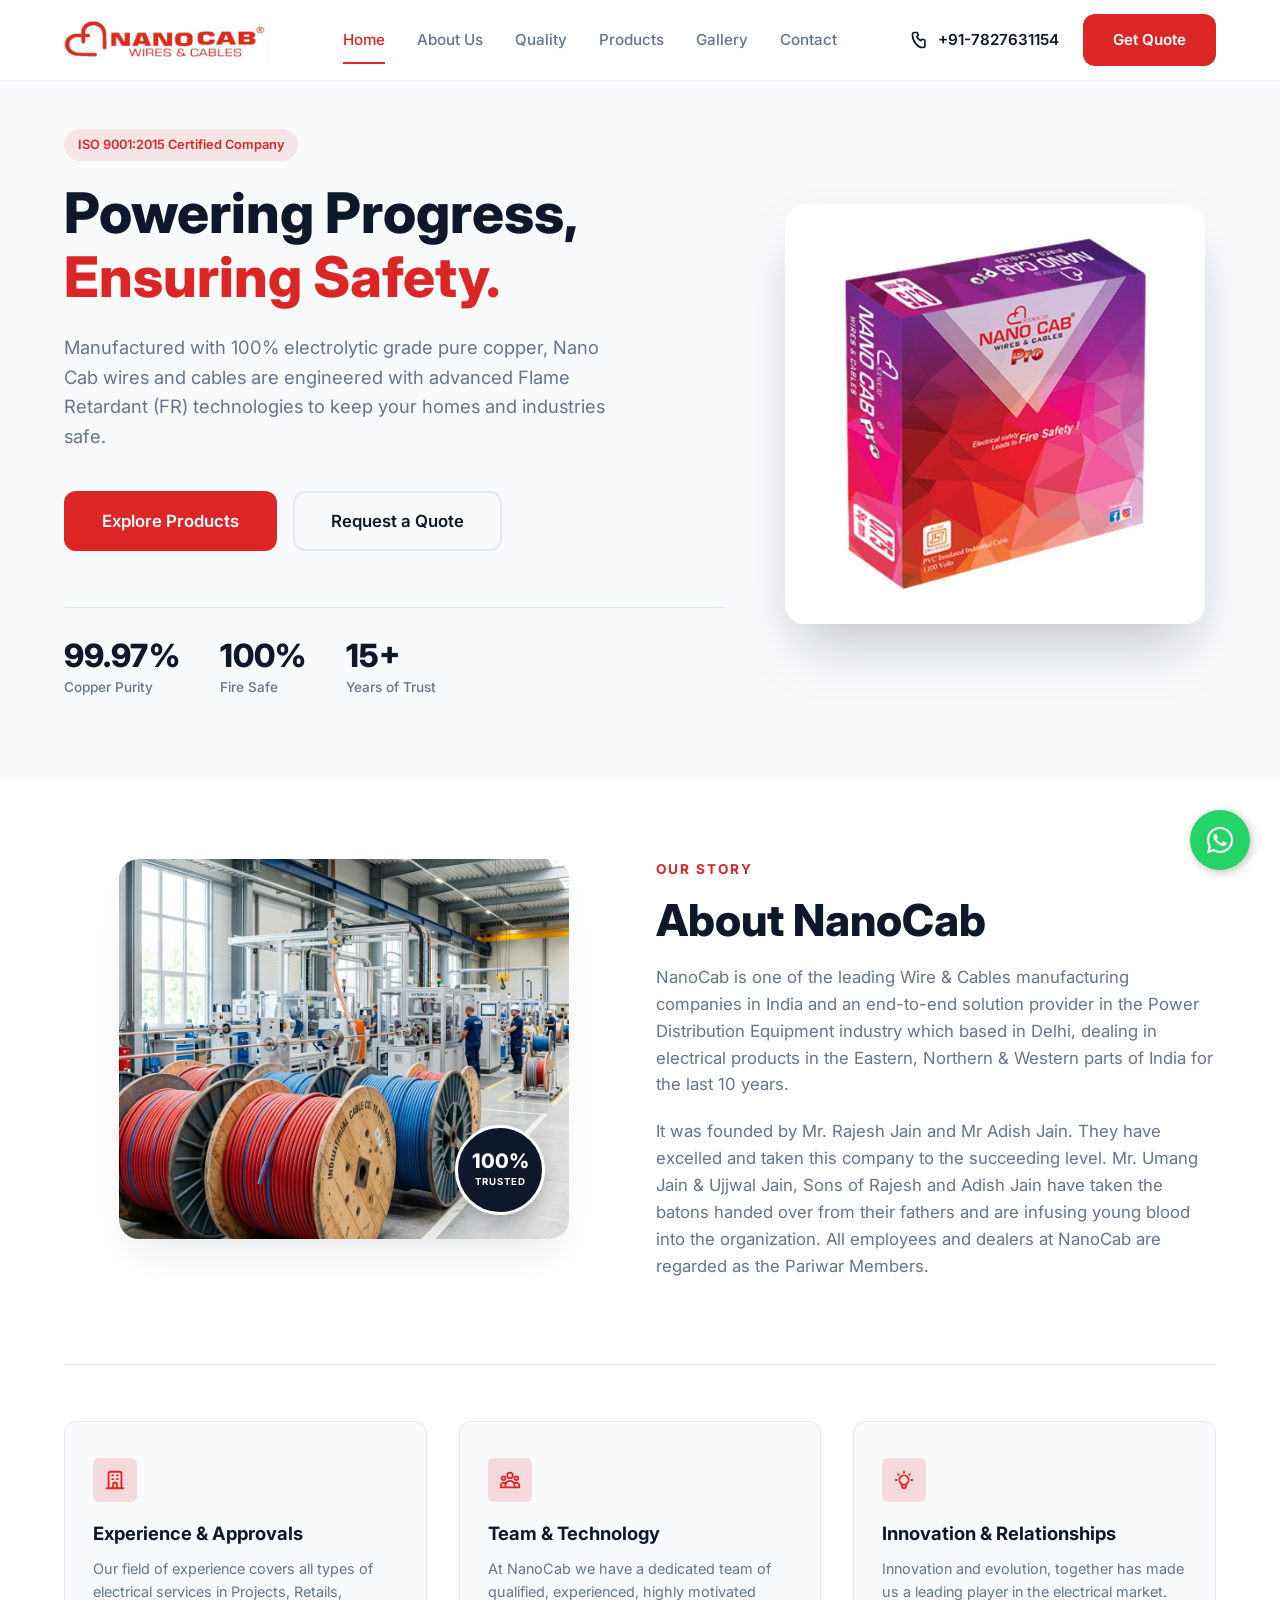
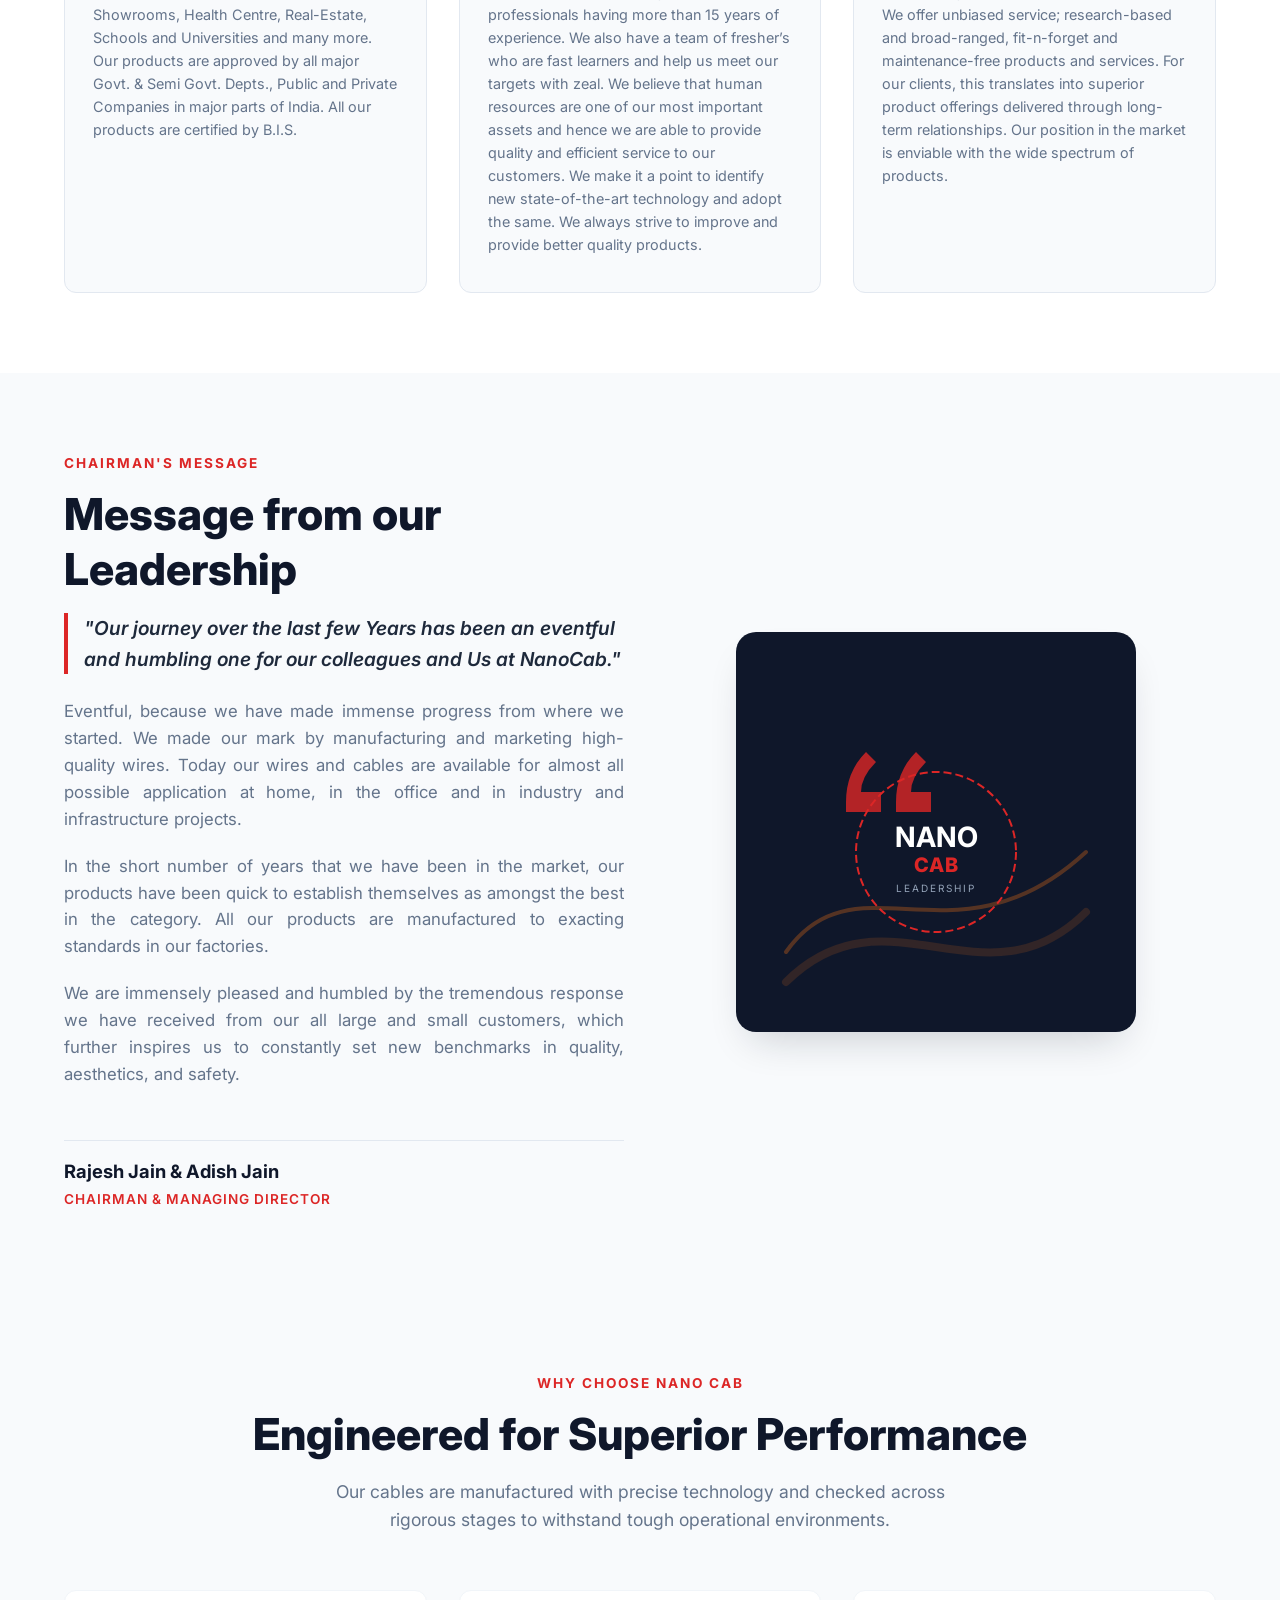
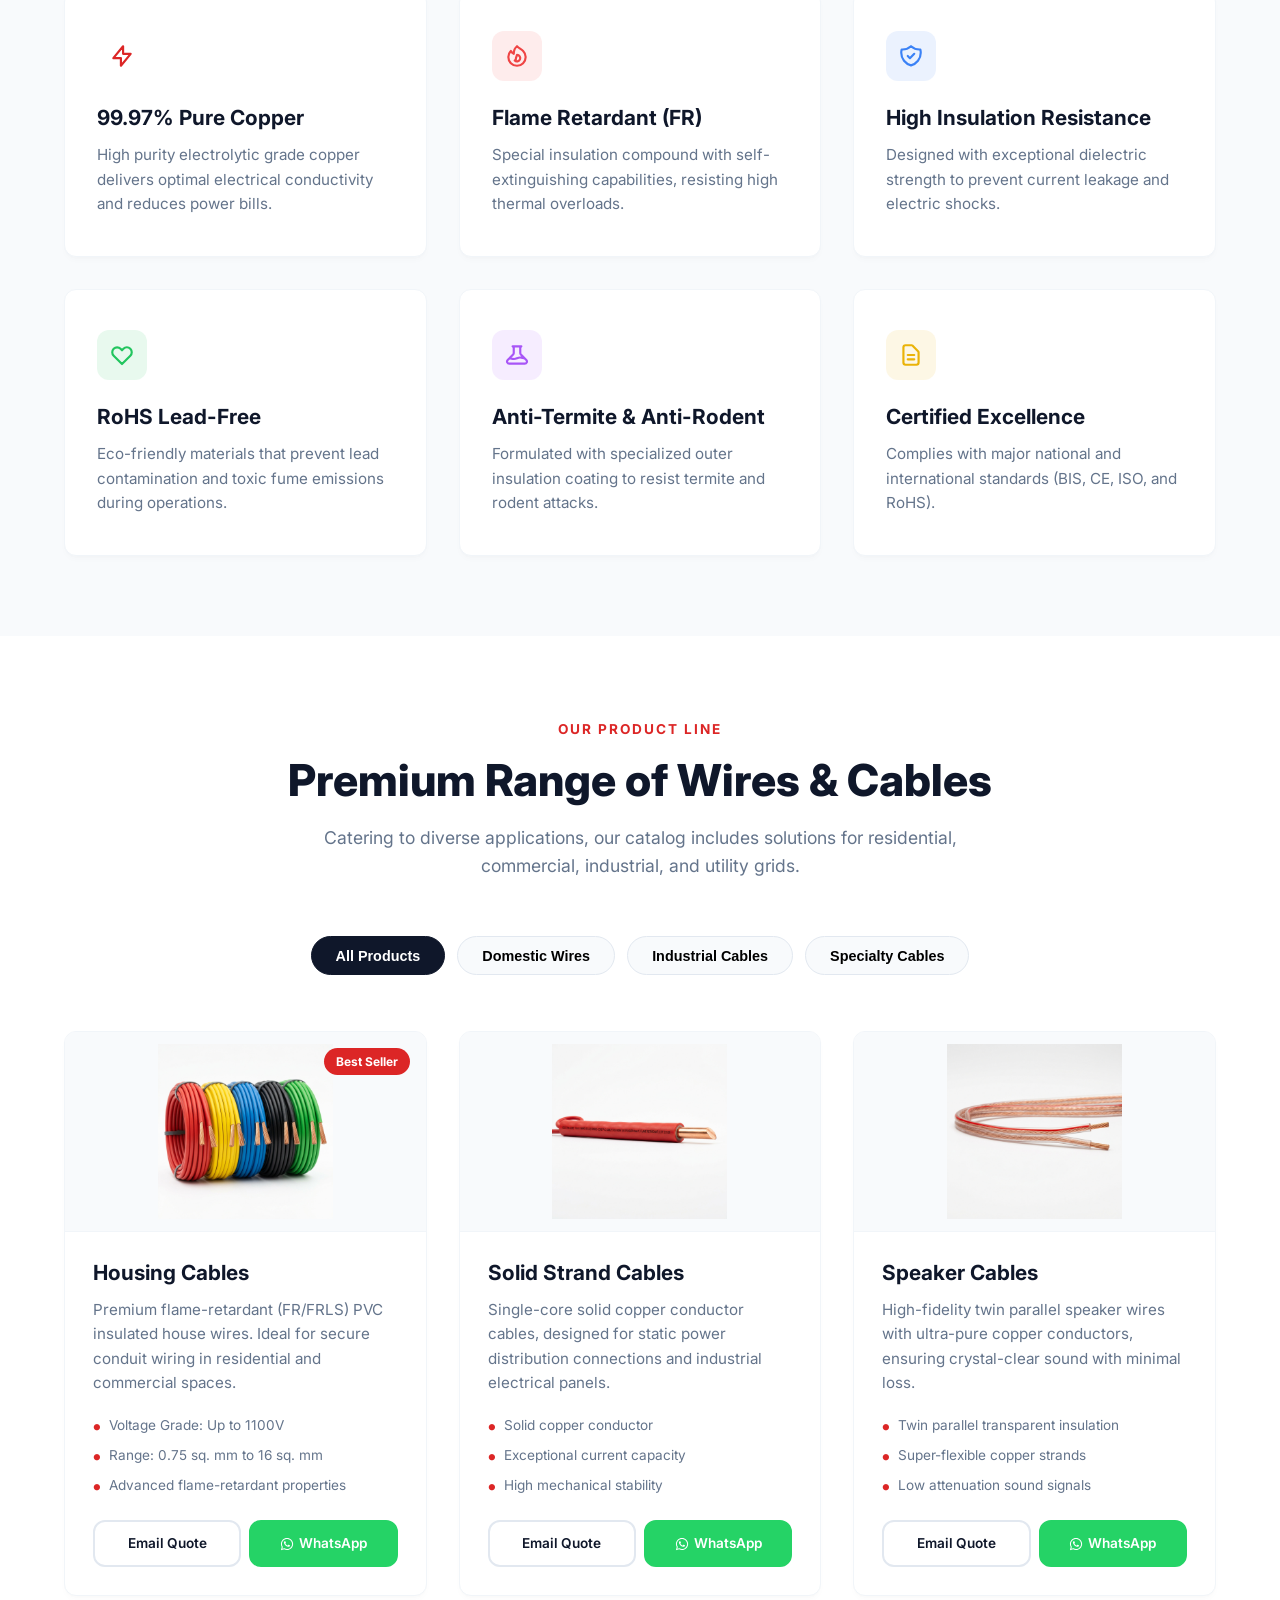
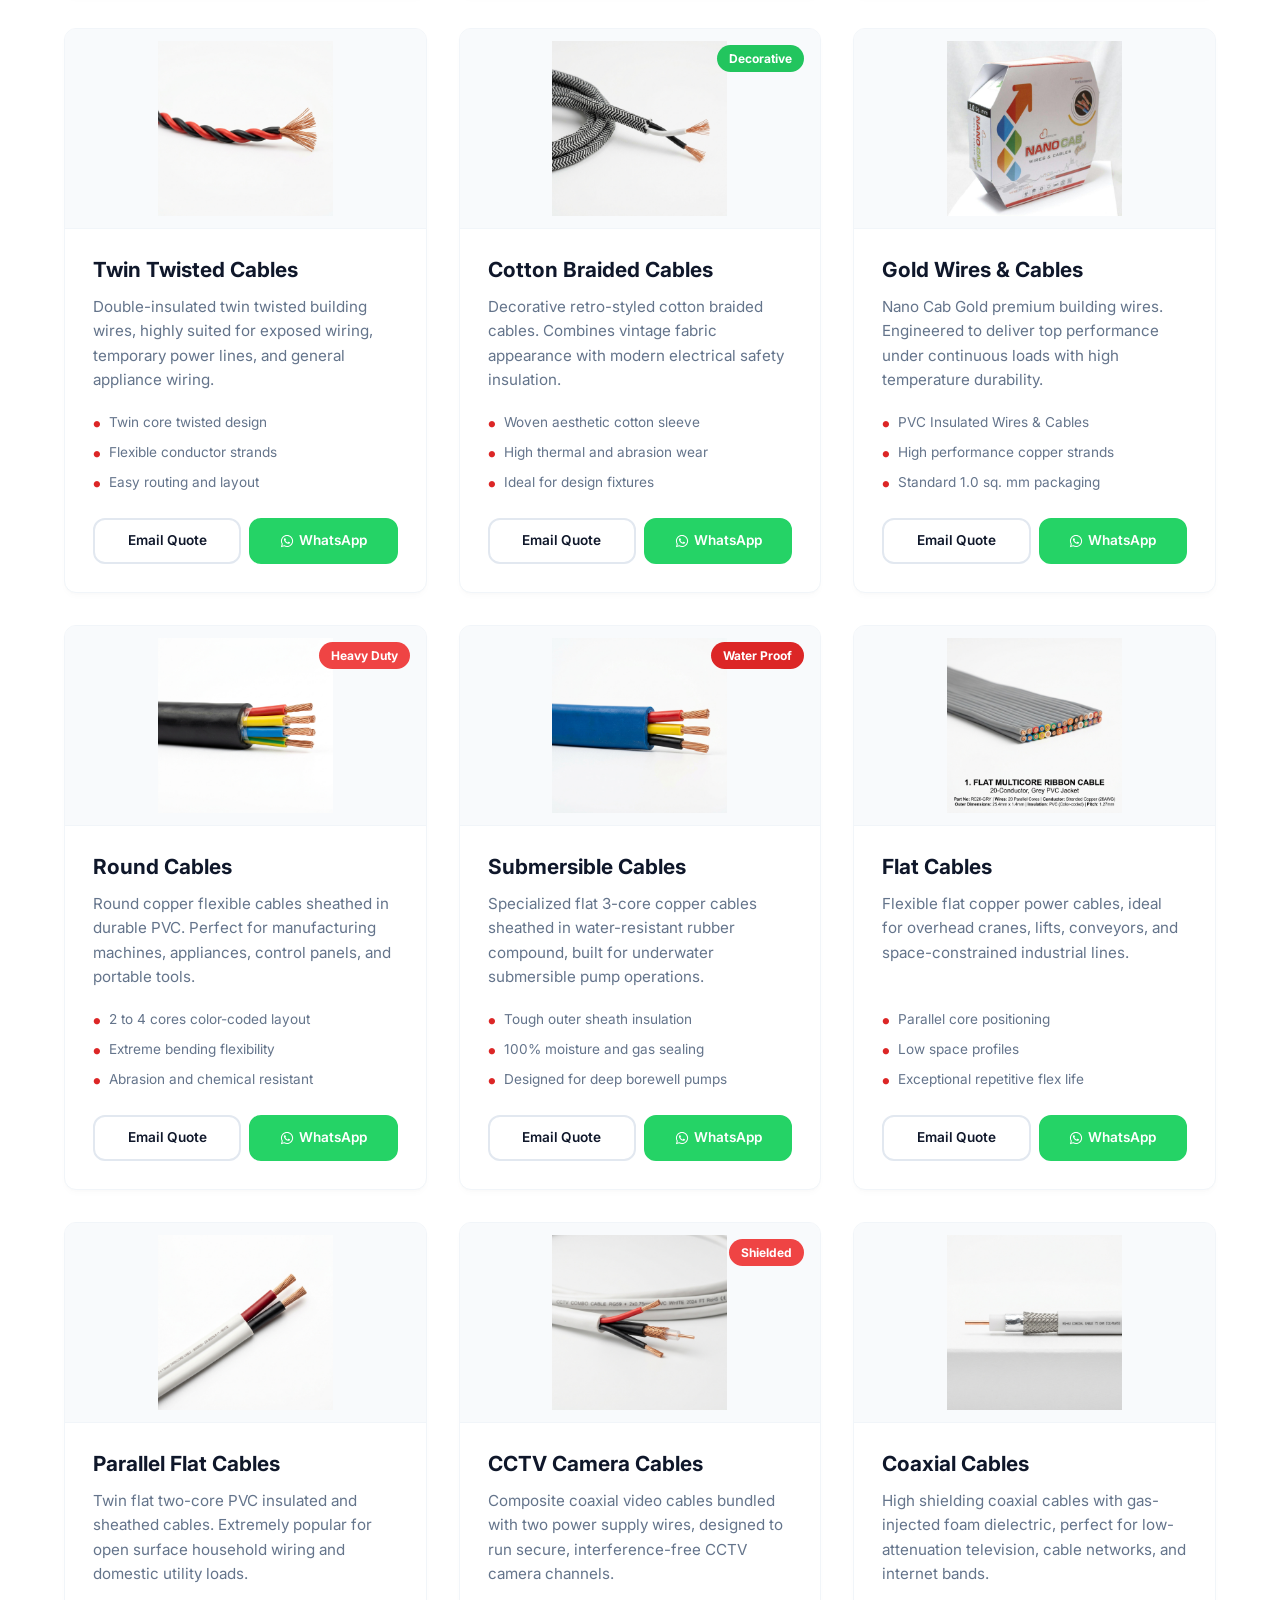
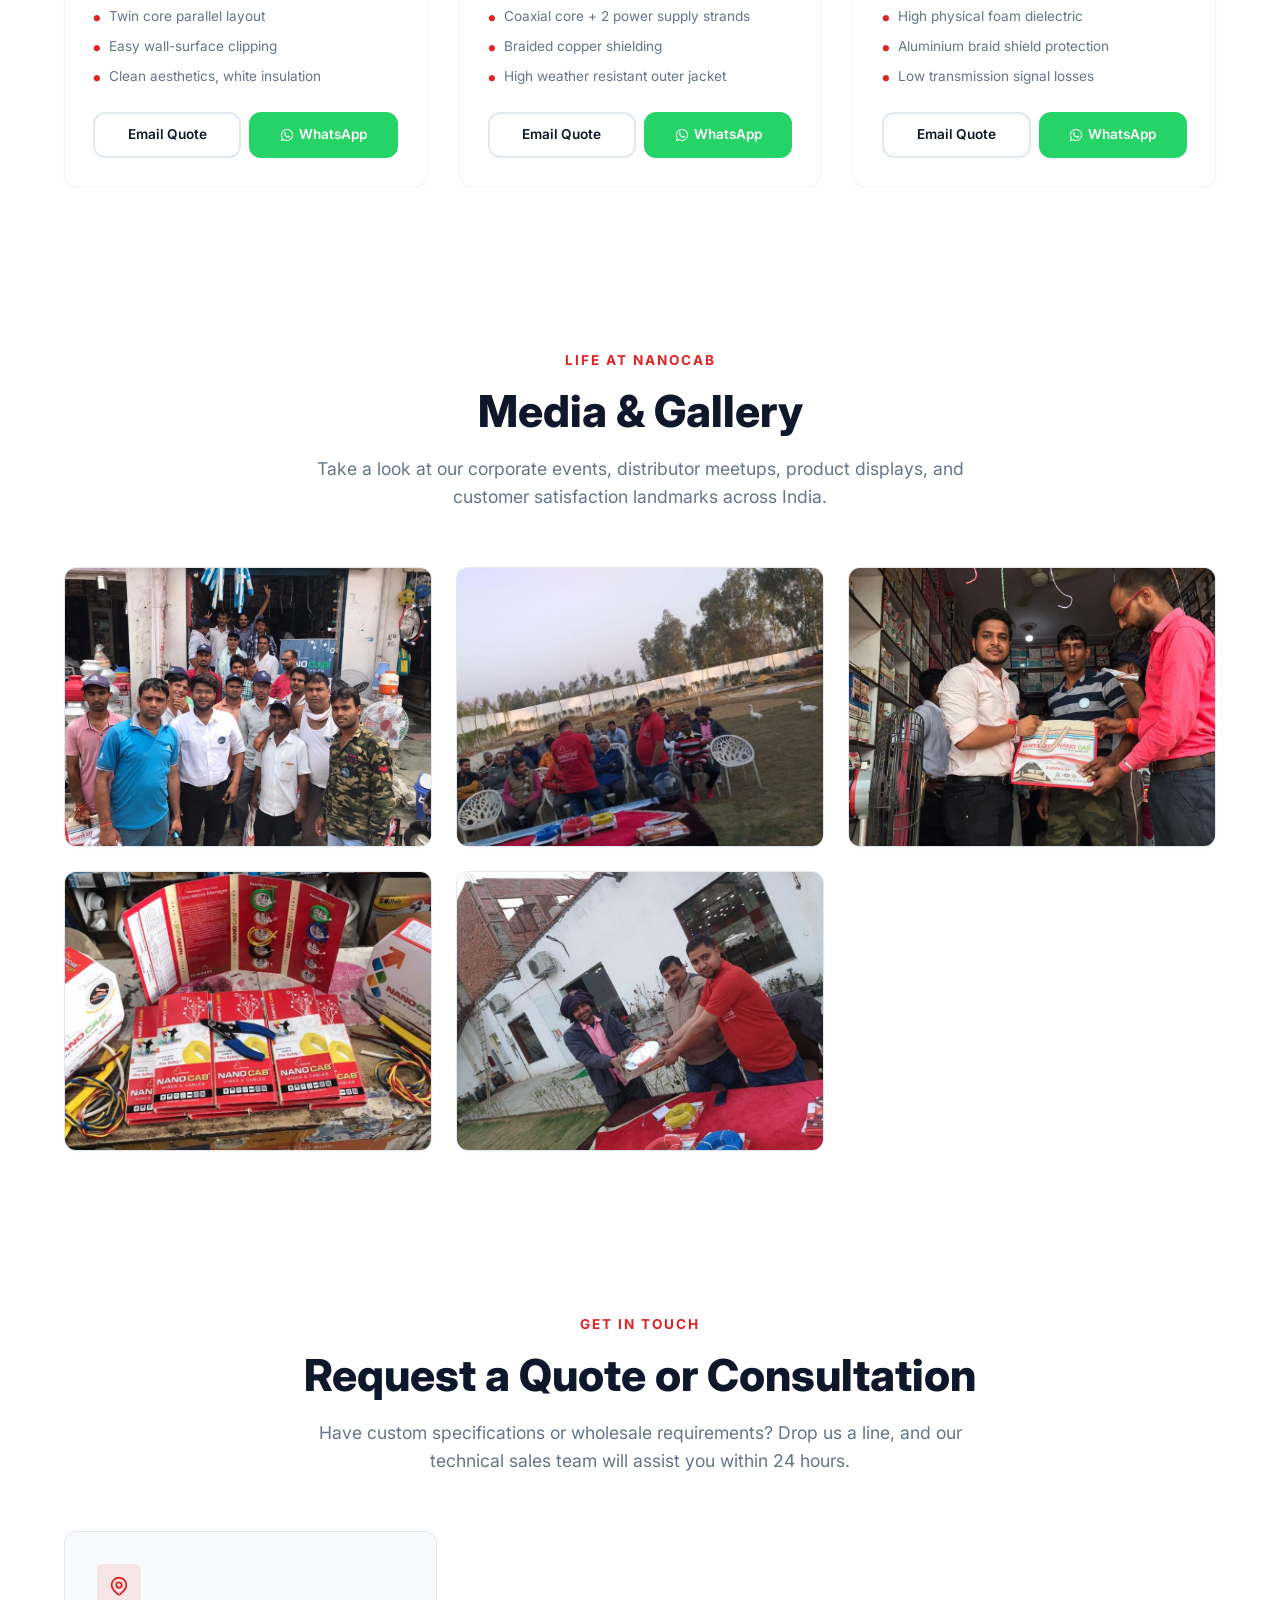
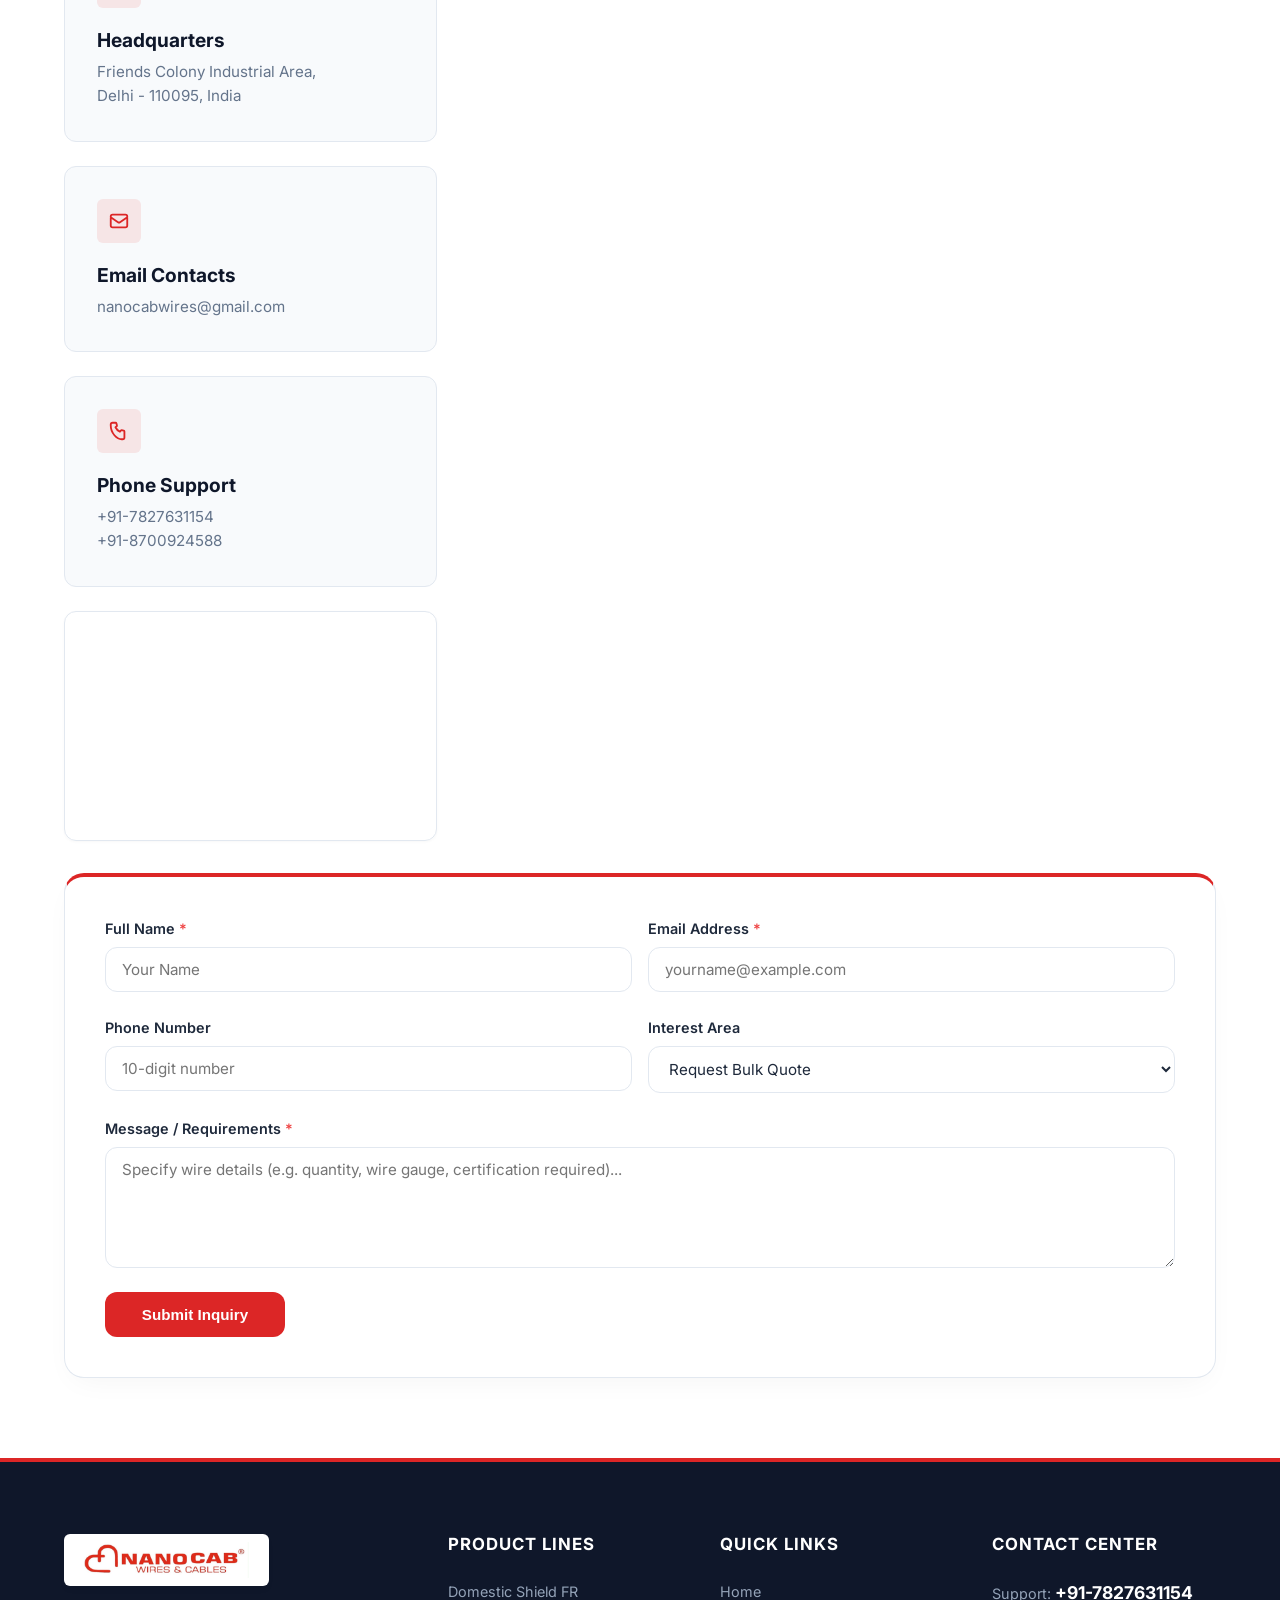
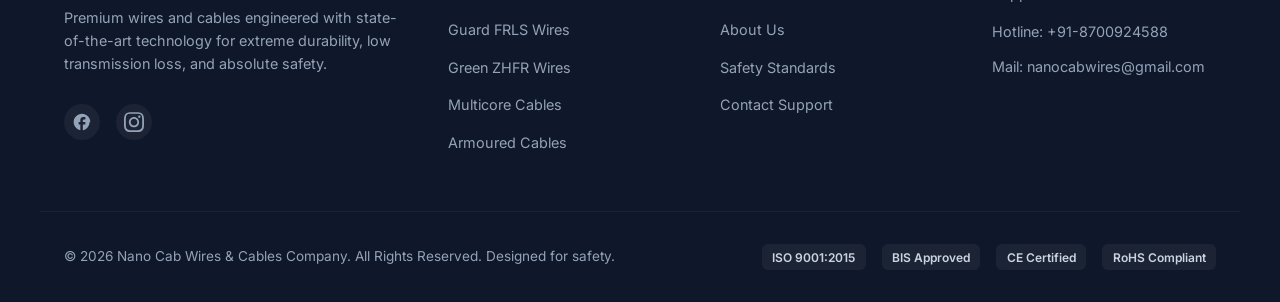
==== index.html @ 82183981 "first commit" ====
<!DOCTYPE html>
<html lang="en">
<head>
    <meta charset="UTF-8">
    <meta name="viewport" content="width=device-width, initial-scale=1.0">
    <title>Nano Cab | Premium Wires & Cables - Safety & Reliability</title>
    <!-- Google Fonts -->
    <link rel="preconnect" href="https://fonts.googleapis.com">
    <link rel="preconnect" href="https://fonts.gstatic.com" crossorigin>
    <link href="https://fonts.googleapis.com/css2?family=Inter:wght@300;400;500;600;700;800&display=swap" rel="stylesheet">
    <!-- Custom CSS -->
    <link rel="stylesheet" href="style.css">
</head>
<body>

    <!-- Header / Navbar -->
    <header class="site-header">
        <div class="container header-container">
            <a href="#" class="logo">
                <img src="assets/logo.jpg" alt="Nano Cab Wires & Cables Logo" class="logo-img">
            </a>
            
            <nav class="nav-menu" id="navMenu">
                <a href="#hero" class="nav-link active">Home</a>
                <a href="#about" class="nav-link">About Us</a>
                <a href="#features" class="nav-link">Quality</a>
                <a href="#products" class="nav-link">Products</a>
                <a href="#gallery" class="nav-link">Gallery</a>
                <a href="#contact" class="nav-link">Contact</a>
                <a href="#contact" class="btn btn-secondary mobile-only-btn">Get Quote</a>
            </nav>

            <div class="header-actions">
                <a href="tel:+917827631154" class="phone-link">
                    <svg xmlns="http://www.w3.org/2000/svg" viewBox="0 0 24 24" fill="none" stroke="currentColor" class="icon-phone"><path stroke-linecap="round" stroke-linejoin="round" stroke-width="2" d="M3 5a2 2 0 012-2h3.28a1 1 0 01.94.725l.548 2.2a1 1 0 01-.321.988l-1.305.98a10.582 10.582 0 004.872 4.872l.98-1.305a1 1 0 01.988-.321l2.2.548a1 1 0 01.725.94V19a2 2 0 01-2 2h-1C9.716 21 3 14.284 3 6V5z"/></svg>
                    <span>+91-7827631154</span>
                </a>
                <a href="#contact" class="btn btn-primary hide-mobile">Get Quote</a>
                <button class="menu-toggle" id="menuToggle" aria-label="Toggle menu">
                    <span class="bar"></span>
                    <span class="bar"></span>
                    <span class="bar"></span>
                </button>
            </div>
        </div>
    </header>

    <!-- Hero Section -->
    <section id="hero" class="hero-section">
        <div class="container hero-container">
            <div class="hero-content">
                <span class="badge">ISO 9001:2015 Certified Company</span>
                <h1>Powering Progress, <br><span class="highlight">Ensuring Safety.</span></h1>
                <p class="hero-description">Manufactured with 100% electrolytic grade pure copper, Nano Cab wires and cables are engineered with advanced Flame Retardant (FR) technologies to keep your homes and industries safe.</p>
                <div class="hero-buttons">
                    <a href="#products" class="btn btn-primary btn-large">Explore Products</a>
                    <a href="#contact" class="btn btn-outline btn-large">Request a Quote</a>
                </div>
                <div class="hero-stats">
                    <div class="stat-item">
                        <span class="stat-number">99.97%</span>
                        <span class="stat-label">Copper Purity</span>
                    </div>
                    <div class="stat-item">
                        <span class="stat-number">100%</span>
                        <span class="stat-label">Fire Safe</span>
                    </div>
                    <div class="stat-item">
                        <span class="stat-number">15+</span>
                        <span class="stat-label">Years of Trust</span>
                    </div>
                </div>
            </div>
            <div class="hero-visual">
                <img src="assets/hero_box.jpg" alt="Nano Cab Wires & Cables Pro Box" class="hero-img-box">
            </div>
        </div>
    </section>

    <!-- About Section -->
    <section id="about" class="about-section">
        <div class="container">
            <div class="grid grid-2">
                <div class="about-image-wrapper">
                    <img src="assets/about_factory.jpg" alt="Nano Cab Wires Manufacturing Factory" class="about-img-factory">
                    <div class="trust-seal">
                        <div class="seal-inner">
                            <span class="seal-pct">100%</span>
                            <span class="seal-lbl">TRUSTED</span>
                        </div>
                    </div>
                </div>
                <div class="about-text">
                    <span class="section-subtitle">Our Story</span>
                    <h2 class="section-title">About NanoCab</h2>
                    <p class="paragraph">NanoCab is one of the leading Wire & Cables manufacturing companies in India and an end-to-end solution provider in the Power Distribution Equipment industry which based in Delhi, dealing in electrical products in the Eastern, Northern & Western parts of India for the last 10 years.</p>
                    <p class="paragraph">It was founded by Mr. Rajesh Jain and Mr Adish Jain. They have excelled and taken this company to the succeeding level. Mr. Umang Jain & Ujjwal Jain, Sons of Rajesh and Adish Jain have taken the batons handed over from their fathers and are infusing young blood into the organization. All employees and dealers at NanoCab are regarded as the Pariwar Members.</p>
                </div>
            </div>

            <!-- About Extended Details -->
            <div class="about-extended-grid grid grid-3">
                <div class="extended-card">
                    <div class="extended-icon">
                        <svg xmlns="http://www.w3.org/2000/svg" fill="none" viewBox="0 0 24 24" stroke="currentColor"><path stroke-linecap="round" stroke-linejoin="round" stroke-width="2" d="M19 21V5a2 2 0 00-2-2H7a2 2 0 00-2 2v16m14 0h2m-2 0h-5m-9 0H3m2 0h5M9 7h1m-1 4h1m4-4h1m-1 4h1m-5 10v-5a1 1 0 011-1h2a1 1 0 011 1v5m-4 0h4"/></svg>
                    </div>
                    <h3>Experience & Approvals</h3>
                    <p>Our field of experience covers all types of electrical services in Projects, Retails, Showrooms, Health Centre, Real-Estate, Schools and Universities and many more. Our products are approved by all major Govt. & Semi Govt. Depts., Public and Private Companies in major parts of India. All our products are certified by B.I.S.</p>
                </div>
                <div class="extended-card">
                    <div class="extended-icon">
                        <svg xmlns="http://www.w3.org/2000/svg" fill="none" viewBox="0 0 24 24" stroke="currentColor"><path stroke-linecap="round" stroke-linejoin="round" stroke-width="2" d="M17 20h5v-2a3 3 0 00-5.356-1.857M17 20H7m10 0v-2c0-.656-.126-1.283-.356-1.857M7 20H2v-2a3 3 0 015.356-1.857M7 20v-2c0-.656.126-1.283.356-1.857m0 0a5.002 5.002 0 019.288 0M15 7a3 3 0 11-6 0 3 3 0 016 0zm6 3a2 2 0 11-4 0 2 2 0 014 0zM7 10a2 2 0 11-4 0 2 2 0 014 0z"/></svg>
                    </div>
                    <h3>Team & Technology</h3>
                    <p>At NanoCab we have a dedicated team of qualified, experienced, highly motivated professionals having more than 15 years of experience. We also have a team of fresher’s who are fast learners and help us meet our targets with zeal. We believe that human resources are one of our most important assets and hence we are able to provide quality and efficient service to our customers. We make it a point to identify new state-of-the-art technology and adopt the same. We always strive to improve and provide better quality products.</p>
                </div>
                <div class="extended-card">
                    <div class="extended-icon">
                        <svg xmlns="http://www.w3.org/2000/svg" fill="none" viewBox="0 0 24 24" stroke="currentColor"><path stroke-linecap="round" stroke-linejoin="round" stroke-width="2" d="M9.663 17h4.673M12 3v1m6.364 1.636l-.707.707M21 12h-1M4 12H3m3.343-5.657l-.707-.707m2.828 9.9a5 5 0 117.072 0l-.548.547A3.374 3.374 0 0014 18.469V19a2 2 0 11-4 0v-.531c0-.895-.356-1.754-.988-2.386l-.548-.547z"/></svg>
                    </div>
                    <h3>Innovation & Relationships</h3>
                    <p>Innovation and evolution, together has made us a leading player in the electrical market. We offer unbiased service; research-based and broad-ranged, fit-n-forget and maintenance-free products and services. For our clients, this translates into superior product offerings delivered through long-term relationships. Our position in the market is enviable with the wide spectrum of products.</p>
                </div>
            </div>
        </div>
    </section>

    <!-- Chairman's Message Section -->
    <section id="chairman" class="chairman-section bg-light">
        <div class="container">
            <div class="grid grid-2 align-center">
                <div class="chairman-text">
                    <span class="section-subtitle">Chairman's Message</span>
                    <h2 class="section-title">Message from our Leadership</h2>
                    <p class="paragraph italic-lead">"Our journey over the last few Years has been an eventful and humbling one for our colleagues and Us at NanoCab."</p>
                    <p class="paragraph text-justify">Eventful, because we have made immense progress from where we started. We made our mark by manufacturing and marketing high-quality wires. Today our wires and cables are available for almost all possible application at home, in the office and in industry and infrastructure projects.</p>
                    <p class="paragraph text-justify">In the short number of years that we have been in the market, our products have been quick to establish themselves as amongst the best in the category. All our products are manufactured to exacting standards in our factories.</p>
                    <p class="paragraph text-justify">We are immensely pleased and humbled by the tremendous response we have received from our all large and small customers, which further inspires us to constantly set new benchmarks in quality, aesthetics, and safety.</p>
                    
                    <div class="chairman-signature">
                        <p class="sig-name">Rajesh Jain & Adish Jain</p>
                        <p class="sig-title">Chairman & Managing Director</p>
                    </div>
                </div>
                <div class="chairman-visual">
                    <!-- Beautiful decorative layout -->
                    <svg viewBox="0 0 400 400" fill="none" xmlns="http://www.w3.org/2000/svg" class="chairman-svg">
                        <rect width="400" height="400" rx="16" fill="#0f172a"/>
                        <!-- Decorative copper colored waveforms -->
                        <path d="M50 350 C 150 250, 250 380, 350 280" stroke="rgba(249,115,22,0.15)" stroke-width="8" stroke-linecap="round"/>
                        <path d="M50 320 C 120 220, 220 340, 350 220" stroke="rgba(249,115,22,0.3)" stroke-width="4" stroke-linecap="round"/>
                        <!-- Double quotes symbols in graphic -->
                        <path d="M110 170 Q110 140 130 120 L140 130 Q125 145 125 160 L145 160 L145 180 L110 180 Z" fill="#dc2626" opacity="0.8"/>
                        <path d="M160 170 Q160 140 180 120 L190 130 Q175 145 175 160 L195 160 L195 180 L160 180 Z" fill="#dc2626" opacity="0.8"/>
                        <!-- Central corporate badge -->
                        <circle cx="200" cy="220" r="80" stroke="#dc2626" stroke-width="2" stroke-dasharray="8 4"/>
                        <text x="200" y="215" fill="#ffffff" font-size="28" font-weight="bold" text-anchor="middle">NANO</text>
                        <text x="200" y="240" fill="#dc2626" font-size="20" font-weight="800" text-anchor="middle" letter-spacing="1">CAB</text>
                        <text x="200" y="260" fill="#94a3b8" font-size="10" text-anchor="middle" letter-spacing="2">LEADERSHIP</text>
                    </svg>
                </div>
            </div>
        </div>
    </section>

    <!-- Key Features Section -->
    <section id="features" class="features-section">
        <div class="container">
            <div class="section-header text-center">
                <span class="section-subtitle">Why Choose Nano Cab</span>
                <h2 class="section-title">Engineered for Superior Performance</h2>
                <p class="section-description">Our cables are manufactured with precise technology and checked across rigorous stages to withstand tough operational environments.</p>
            </div>

            <div class="grid grid-3">
                <!-- Feature Card 1 -->
                <div class="feature-card">
                    <div class="feature-icon bg-orange-light">
                        <svg xmlns="http://www.w3.org/2000/svg" fill="none" viewBox="0 0 24 24" stroke="currentColor" class="text-orange"><path stroke-linecap="round" stroke-linejoin="round" stroke-width="2" d="M13 10V3L4 14h7v7l9-11h-7z"/></svg>
                    </div>
                    <h3>99.97% Pure Copper</h3>
                    <p>High purity electrolytic grade copper delivers optimal electrical conductivity and reduces power bills.</p>
                </div>
                <!-- Feature Card 2 -->
                <div class="feature-card">
                    <div class="feature-icon bg-red-light">
                        <svg xmlns="http://www.w3.org/2000/svg" fill="none" viewBox="0 0 24 24" stroke="currentColor" class="text-red"><path stroke-linecap="round" stroke-linejoin="round" stroke-width="2" d="M17.657 18.657A8 8 0 016.343 7.343S7 9 9 10c0-2 .5-5 2.986-7C14 5 16.09 5.777 17.656 7.343A7.975 7.975 0 0120 13a7.975 7.975 0 01-2.343 5.657z"/><path stroke-linecap="round" stroke-linejoin="round" stroke-width="2" d="M9.879 16.121A3 3 0 1012.015 11L11 14.002c0 .998-.016 1.998-.999 1.998z"/></svg>
                    </div>
                    <h3>Flame Retardant (FR)</h3>
                    <p>Special insulation compound with self-extinguishing capabilities, resisting high thermal overloads.</p>
                </div>
                <!-- Feature Card 3 -->
                <div class="feature-card">
                    <div class="feature-icon bg-blue-light">
                        <svg xmlns="http://www.w3.org/2000/svg" fill="none" viewBox="0 0 24 24" stroke="currentColor" class="text-blue"><path stroke-linecap="round" stroke-linejoin="round" stroke-width="2" d="M9 12l2 2 4-4m5.618-4.016A11.955 11.955 0 0112 2.944a11.955 11.955 0 01-8.618 3.04A12.02 12.02 0 003 9c0 5.591 3.824 10.29 9 11.622 5.176-1.332 9-6.03 9-11.622 0-1.042-.133-2.052-.382-3.016z"/></svg>
                    </div>
                    <h3>High Insulation Resistance</h3>
                    <p>Designed with exceptional dielectric strength to prevent current leakage and electric shocks.</p>
                </div>
                <!-- Feature Card 4 -->
                <div class="feature-card">
                    <div class="feature-icon bg-green-light">
                        <svg xmlns="http://www.w3.org/2000/svg" fill="none" viewBox="0 0 24 24" stroke="currentColor" class="text-green"><path stroke-linecap="round" stroke-linejoin="round" stroke-width="2" d="M4.318 6.318a4.5 4.5 0 000 6.364L12 20.364l7.682-7.682a4.5 4.5 0 00-6.364-6.364L12 7.636l-1.318-1.318a4.5 4.5 0 00-6.364 0z"/></svg>
                    </div>
                    <h3>RoHS Lead-Free</h3>
                    <p>Eco-friendly materials that prevent lead contamination and toxic fume emissions during operations.</p>
                </div>
                <!-- Feature Card 5 -->
                <div class="feature-card">
                    <div class="feature-icon bg-purple-light">
                        <svg xmlns="http://www.w3.org/2000/svg" fill="none" viewBox="0 0 24 24" stroke="currentColor" class="text-purple"><path stroke-linecap="round" stroke-linejoin="round" stroke-width="2" d="M19.428 15.428a2 2 0 00-1.022-.547l-2.387-.477a6 6 0 00-3.86.517l-.318.158a6 6 0 01-3.86.517L6.05 15.21a2 2 0 00-1.806.547M8 4h8l-1 1v5.172a2 2 0 00.586 1.414l5 5c1.26 1.26.367 3.414-1.415 3.414H4.828c-1.782 0-2.674-2.154-1.414-3.414l5-5A2 2 0 009 10.172V5L8 4z"/></svg>
                    </div>
                    <h3>Anti-Termite & Anti-Rodent</h3>
                    <p>Formulated with specialized outer insulation coating to resist termite and rodent attacks.</p>
                </div>
                <!-- Feature Card 6 -->
                <div class="feature-card">
                    <div class="feature-icon bg-yellow-light">
                        <svg xmlns="http://www.w3.org/2000/svg" fill="none" viewBox="0 0 24 24" stroke="currentColor" class="text-yellow"><path stroke-linecap="round" stroke-linejoin="round" stroke-width="2" d="M9 12h6m-6 4h6m2 5H7a2 2 0 01-2-2V5a2 2 0 012-2h5.586a1 1 0 01.707.293l5.414 5.414a1 1 0 01.293.707V19a2 2 0 01-2 2z"/></svg>
                    </div>
                    <h3>Certified Excellence</h3>
                    <p>Complies with major national and international standards (BIS, CE, ISO, and RoHS).</p>
                </div>
            </div>
        </div>
    </section>

    <!-- Products Showcase -->
    <section id="products" class="products-section">
        <div class="container">
            <div class="section-header text-center">
                <span class="section-subtitle">Our Product Line</span>
                <h2 class="section-title">Premium Range of Wires & Cables</h2>
                <p class="section-description">Catering to diverse applications, our catalog includes solutions for residential, commercial, industrial, and utility grids.</p>
            </div>

            <!-- Tab Buttons -->
            <div class="product-tabs" id="productTabs">
                <button class="tab-btn active" data-tab="all">All Products</button>
                <button class="tab-btn" data-tab="domestic">Domestic Wires</button>
                <button class="tab-btn" data-tab="industrial">Industrial Cables</button>
                <button class="tab-btn" data-tab="special">Specialty Cables</button>
            </div>

            <!-- Product Grid -->
            <div class="grid grid-3" id="productsGrid">
                
                <!-- Domestic 1: Housing Cables -->
                <div class="product-card" data-category="domestic">
                    <div class="product-image">
                        <img src="assets/gallery/housing_wire_coils.jpg" alt="Nano Cab Housing Cables" class="prod-img">
                        <span class="product-badge">Best Seller</span>
                    </div>
                    <div class="product-info">
                        <h3>Housing Cables</h3>
                        <p class="product-desc">Premium flame-retardant (FR/FRLS) PVC insulated house wires. Ideal for secure conduit wiring in residential and commercial spaces.</p>
                        <ul class="product-features">
                            <li>Voltage Grade: Up to 1100V</li>
                            <li>Range: 0.75 sq. mm to 16 sq. mm</li>
                            <li>Advanced flame-retardant properties</li>
                        </ul>
                        <a href="#contact" class="btn btn-outline btn-full btn-inquiry" data-product="Housing Cables (FR/FRLS)">Send Inquiry</a>
                    </div>
                </div>

                <!-- Domestic 2: Solid Strand Cables -->
                <div class="product-card" data-category="domestic">
                    <div class="product-image">
                        <img src="assets/gallery/solid_strand_wire.jpg" alt="Nano Cab Solid Strand Cables" class="prod-img">
                    </div>
                    <div class="product-info">
                        <h3>Solid Strand Cables</h3>
                        <p class="product-desc">Single-core solid copper conductor cables, designed for static power distribution connections and industrial electrical panels.</p>
                        <ul class="product-features">
                            <li>Solid copper conductor</li>
                            <li>Exceptional current capacity</li>
                            <li>High mechanical stability</li>
                        </ul>
                        <a href="#contact" class="btn btn-outline btn-full btn-inquiry" data-product="Solid Strand Cables">Send Inquiry</a>
                    </div>
                </div>

                <!-- Domestic 3: Speaker Cables -->
                <div class="product-card" data-category="domestic">
                    <div class="product-image">
                        <img src="assets/gallery/speaker_cable.jpg" alt="Nano Cab Speaker Cables" class="prod-img">
                    </div>
                    <div class="product-info">
                        <h3>Speaker Cables</h3>
                        <p class="product-desc">High-fidelity twin parallel speaker wires with ultra-pure copper conductors, ensuring crystal-clear sound with minimal loss.</p>
                        <ul class="product-features">
                            <li>Twin parallel transparent insulation</li>
                            <li>Super-flexible copper strands</li>
                            <li>Low attenuation sound signals</li>
                        </ul>
                        <a href="#contact" class="btn btn-outline btn-full btn-inquiry" data-product="Speaker Cables">Send Inquiry</a>
                    </div>
                </div>

                <!-- Domestic 4: Twin Twisted Cables -->
                <div class="product-card" data-category="domestic">
                    <div class="product-image">
                        <img src="assets/gallery/twin_twisted_cable.jpg" alt="Nano Cab Twin Twisted Cables" class="prod-img">
                    </div>
                    <div class="product-info">
                        <h3>Twin Twisted Cables</h3>
                        <p class="product-desc">Double-insulated twin twisted building wires, highly suited for exposed wiring, temporary power lines, and general appliance wiring.</p>
                        <ul class="product-features">
                            <li>Twin core twisted design</li>
                            <li>Flexible conductor strands</li>
                            <li>Easy routing and layout</li>
                        </ul>
                        <a href="#contact" class="btn btn-outline btn-full btn-inquiry" data-product="Twin Twisted Cables">Send Inquiry</a>
                    </div>
                </div>

                <!-- Domestic 5: Cotton Cables -->
                <div class="product-card" data-category="domestic">
                    <div class="product-image">
                        <img src="assets/gallery/cotton_braided_cable.jpg" alt="Nano Cab Cotton Braided Cables" class="prod-img">
                        <span class="product-badge green">Decorative</span>
                    </div>
                    <div class="product-info">
                        <h3>Cotton Braided Cables</h3>
                        <p class="product-desc">Decorative retro-styled cotton braided cables. Combines vintage fabric appearance with modern electrical safety insulation.</p>
                        <ul class="product-features">
                            <li>Woven aesthetic cotton sleeve</li>
                            <li>High thermal and abrasion wear</li>
                            <li>Ideal for design fixtures</li>
                        </ul>
                        <a href="#contact" class="btn btn-outline btn-full btn-inquiry" data-product="Cotton Braided Cables">Send Inquiry</a>
                    </div>
                </div>

                <!-- Domestic 6: Gold Wires & Cables -->
                <div class="product-card" data-category="domestic">
                    <div class="product-image">
                        <img src="assets/gallery/product_box_gold.jpg" alt="Nano Cab Gold Wires & Cables" class="prod-img">
                    </div>
                    <div class="product-info">
                        <h3>Gold Wires & Cables</h3>
                        <p class="product-desc">Nano Cab Gold premium building wires. Engineered to deliver top performance under continuous loads with high temperature durability.</p>
                        <ul class="product-features">
                            <li>PVC Insulated Wires & Cables</li>
                            <li>High performance copper strands</li>
                            <li>Standard 1.0 sq. mm packaging</li>
                        </ul>
                        <a href="#contact" class="btn btn-outline btn-full btn-inquiry" data-product="Nano Cab Gold Wires & Cables">Send Inquiry</a>
                    </div>
                </div>

                <!-- Industrial 1: Round Cables -->
                <div class="product-card" data-category="industrial">
                    <div class="product-image">
                        <img src="assets/gallery/round_multicore_cable.jpg" alt="Nano Cab Round Cables" class="prod-img">
                        <span class="product-badge red">Heavy Duty</span>
                    </div>
                    <div class="product-info">
                        <h3>Round Cables</h3>
                        <p class="product-desc">Round copper flexible cables sheathed in durable PVC. Perfect for manufacturing machines, appliances, control panels, and portable tools.</p>
                        <ul class="product-features">
                            <li>2 to 4 cores color-coded layout</li>
                            <li>Extreme bending flexibility</li>
                            <li>Abrasion and chemical resistant</li>
                        </ul>
                        <a href="#contact" class="btn btn-outline btn-full btn-inquiry" data-product="Round Cables">Send Inquiry</a>
                    </div>
                </div>

                <!-- Industrial 2: Submersible Cables -->
                <div class="product-card" data-category="industrial">
                    <div class="product-image">
                        <img src="assets/gallery/submersible_cable.jpg" alt="Nano Cab Submersible Cables" class="prod-img">
                        <span class="product-badge">Water Proof</span>
                    </div>
                    <div class="product-info">
                        <h3>Submersible Cables</h3>
                        <p class="product-desc">Specialized flat 3-core copper cables sheathed in water-resistant rubber compound, built for underwater submersible pump operations.</p>
                        <ul class="product-features">
                            <li>Tough outer sheath insulation</li>
                            <li>100% moisture and gas sealing</li>
                            <li>Designed for deep borewell pumps</li>
                        </ul>
                        <a href="#contact" class="btn btn-outline btn-full btn-inquiry" data-product="Submersible Cables">Send Inquiry</a>
                    </div>
                </div>

                <!-- Industrial 3: Flat Cables -->
                <div class="product-card" data-category="industrial">
                    <div class="product-image">
                        <img src="assets/gallery/flat_cable.jpg" alt="Nano Cab Flat Cables" class="prod-img">
                    </div>
                    <div class="product-info">
                        <h3>Flat Cables</h3>
                        <p class="product-desc">Flexible flat copper power cables, ideal for overhead cranes, lifts, conveyors, and space-constrained industrial lines.</p>
                        <ul class="product-features">
                            <li>Parallel core positioning</li>
                            <li>Low space profiles</li>
                            <li>Exceptional repetitive flex life</li>
                        </ul>
                        <a href="#contact" class="btn btn-outline btn-full btn-inquiry" data-product="Flat Cables">Send Inquiry</a>
                    </div>
                </div>

                <!-- Industrial 4: Parallel Flat Cables -->
                <div class="product-card" data-category="industrial">
                    <div class="product-image">
                        <img src="assets/gallery/parallel_flat_cable.jpg" alt="Nano Cab Parallel Flat Cables" class="prod-img">
                    </div>
                    <div class="product-info">
                        <h3>Parallel Flat Cables</h3>
                        <p class="product-desc">Twin flat two-core PVC insulated and sheathed cables. Extremely popular for open surface household wiring and domestic utility loads.</p>
                        <ul class="product-features">
                            <li>Twin core parallel layout</li>
                            <li>Easy wall-surface clipping</li>
                            <li>Clean aesthetics, white insulation</li>
                        </ul>
                        <a href="#contact" class="btn btn-outline btn-full btn-inquiry" data-product="Parallel Flat Cables">Send Inquiry</a>
                    </div>
                </div>

                <!-- Specialty 1: CCTV Camera Cables -->
                <div class="product-card" data-category="special">
                    <div class="product-image">
                        <img src="assets/gallery/cctv_cable.jpg" alt="Nano Cab CCTV Camera Cables" class="prod-img">
                        <span class="product-badge red">Shielded</span>
                    </div>
                    <div class="product-info">
                        <h3>CCTV Camera Cables</h3>
                        <p class="product-desc">Composite coaxial video cables bundled with two power supply wires, designed to run secure, interference-free CCTV camera channels.</p>
                        <ul class="product-features">
                            <li>Coaxial core + 2 power supply strands</li>
                            <li>Braided copper shielding</li>
                            <li>High weather resistant outer jacket</li>
                        </ul>
                        <a href="#contact" class="btn btn-outline btn-full btn-inquiry" data-product="CCTV Camera Cables">Send Inquiry</a>
                    </div>
                </div>

                <!-- Specialty 2: Coaxial Cables -->
                <div class="product-card" data-category="special">
                    <div class="product-image">
                        <img src="assets/gallery/coaxial_cable.jpg" alt="Nano Cab Coaxial Cables" class="prod-img">
                    </div>
                    <div class="product-info">
                        <h3>Coaxial Cables</h3>
                        <p class="product-desc">High shielding coaxial cables with gas-injected foam dielectric, perfect for low-attenuation television, cable networks, and internet bands.</p>
                        <ul class="product-features">
                            <li>High physical foam dielectric</li>
                            <li>Aluminium braid shield protection</li>
                            <li>Low transmission signal losses</li>
                        </ul>
                        <a href="#contact" class="btn btn-outline btn-full btn-inquiry" data-product="Coaxial Cables">Send Inquiry</a>
                    </div>
                </div>

            </div>
        </div>
    </section>

    <!-- Gallery Section -->
    <section id="gallery" class="gallery-section">
        <div class="container">
            <div class="section-header text-center">
                <span class="section-subtitle">Life at NanoCab</span>
                <h2 class="section-title">Media & Gallery</h2>
                <p class="section-description">Take a look at our corporate events, distributor meetups, product displays, and customer satisfaction landmarks across India.</p>
            </div>

            <div class="gallery-grid">
                <div class="gallery-item">
                    <img src="assets/gallery/gallery_1.jpg" alt="NanoCab Team Meetup" loading="lazy">
                    <div class="gallery-overlay">
                        <h4>NanoCab Team Meetup</h4>
                        <p>Dedicated staff and distributors posing proudly outside a retail branch</p>
                    </div>
                </div>
                <div class="gallery-item">
                    <img src="assets/gallery/gallery_2.jpg" alt="Dealer & Partners Meet" loading="lazy">
                    <div class="gallery-overlay">
                        <h4>Dealer & Partners Meet</h4>
                        <p>Outdoor corporate gathering celebrating dealer growth and mutual trust</p>
                    </div>
                </div>
                <div class="gallery-item">
                    <img src="assets/gallery/gallery_3.jpg" alt="Partnership Awards" loading="lazy">
                    <div class="gallery-overlay">
                        <h4>Partnership Awards</h4>
                        <p>Prominent distributor presentation ceremonies and recognitions</p>
                    </div>
                </div>
                <div class="gallery-item">
                    <img src="assets/gallery/gallery_4.jpg" alt="Product Display Boards" loading="lazy">
                    <div class="gallery-overlay">
                        <h4>Product Display Boards</h4>
                        <p>Detailed wire cross-sections showing copper gauges and insulation safety profiles</p>
                    </div>
                </div>
                <div class="gallery-item">
                    <img src="assets/gallery/gallery_5.jpg" alt="Retail Partner Support" loading="lazy">
                    <div class="gallery-overlay">
                        <h4>Retail Partner Support</h4>
                        <p>Delivering promotional sample kits and boxes to premium distributors</p>
                    </div>
                </div>
            </div>
        </div>
    </section>

    <!-- Contact Section -->
    <section id="contact" class="contact-section">
        <div class="container">
            <div class="section-header text-center">
                <span class="section-subtitle">Get in Touch</span>
                <h2 class="section-title">Request a Quote or Consultation</h2>
                <p class="section-description">Have custom specifications or wholesale requirements? Drop us a line, and our technical sales team will assist you within 24 hours.</p>
            </div>

            <div class="grid grid-3-col">
                <!-- Contact Details -->
                <div class="contact-details-col">
                    <div class="contact-info-card">
                        <div class="info-icon">
                            <svg xmlns="http://www.w3.org/2000/svg" fill="none" viewBox="0 0 24 24" stroke="currentColor"><path stroke-linecap="round" stroke-linejoin="round" stroke-width="2" d="M17.657 16.657L13.414 20.9a1.998 1.998 0 01-2.827 0l-4.244-4.243a8 8 0 1111.314 0z"/><path stroke-linecap="round" stroke-linejoin="round" stroke-width="2" d="M15 11a3 3 0 11-6 0 3 3 0 016 0z"/></svg>
                        </div>
                        <h3>Headquarters</h3>
                        <p>Friends Colony Industrial Area,<br>Delhi - 110095, India</p>
                    </div>

                    <div class="contact-info-card">
                        <div class="info-icon">
                            <svg xmlns="http://www.w3.org/2000/svg" fill="none" viewBox="0 0 24 24" stroke="currentColor"><path stroke-linecap="round" stroke-linejoin="round" stroke-width="2" d="M3 8l7.89 5.26a2 2 0 002.22 0L21 8M5 19h14a2 2 0 002-2V7a2 2 0 00-2-2H5a2 2 0 00-2 2v10a2 2 0 002 2z"/></svg>
                        </div>
                        <h3>Email Contacts</h3>
                        <p><a href="mailto:nanocabwires@gmail.com">nanocabwires@gmail.com</a></p>
                    </div>

                    <div class="contact-info-card">
                        <div class="info-icon">
                            <svg xmlns="http://www.w3.org/2000/svg" fill="none" viewBox="0 0 24 24" stroke="currentColor"><path stroke-linecap="round" stroke-linejoin="round" stroke-width="2" d="M3 5a2 2 0 012-2h3.28a1 1 0 01.94.725l.548 2.2a1 1 0 01-.321.988l-1.305.98a10.582 10.582 0 004.872 4.872l.98-1.305a1 1 0 01.988-.321l2.2.548a1 1 0 01.725.94V19a2 2 0 01-2 2h-1C9.716 21 3 14.284 3 6V5z"/></svg>
                        </div>
                        <h3>Phone Support</h3>
                        <p><a href="tel:+917827631154">+91-7827631154</a><br><a href="tel:+918700924588">+91-8700924588</a></p>
                    </div>

                    <!-- Factory Location Map -->
                    <div class="contact-map-wrapper" style="border: 1px solid var(--border-color); border-radius: var(--border-radius-md); overflow: hidden; height: 230px; box-shadow: var(--shadow-sm);">
                        <iframe src="https://www.google.com/maps/embed?pb=!1m18!1m12!1m3!1d3500.8173428987483!2d77.30058787612745!3d28.665225182998634!2m3!1f0!2f0!3f0!3m2!1i1024!2i768!4f13.1!3m3!1m2!1s0x390cfb25828ec5bb%3A0xe543e3d93bfbb89!2sFriends%20Colony%20Industrial%20Area%2C%20Shahdara%2C%20Delhi%2C%20110095!5e0!3m2!1sen!2sin!4v1700000000000!5m2!1sen!2sin" width="100%" height="100%" style="border:0;" allowfullscreen="" loading="lazy" referrerpolicy="no-referrer-when-downgrade"></iframe>
                    </div>
                </div>

                <!-- Contact Form -->
                <div class="contact-form-col span-2">
                    <form id="contactForm" class="contact-form">
                        <div class="form-grid">
                            <div class="form-group">
                                <label for="contactName">Full Name <span class="required">*</span></label>
                                <input type="text" id="contactName" placeholder="Your Name" required>
                                <span class="error-msg" id="nameError">Name must be at least 2 characters.</span>
                            </div>
                            <div class="form-group">
                                <label for="contactEmail">Email Address <span class="required">*</span></label>
                                <input type="email" id="contactEmail" placeholder="yourname@example.com" required>
                                <span class="error-msg" id="emailError">Please enter a valid email address.</span>
                            </div>
                        </div>

                        <div class="form-grid">
                            <div class="form-group">
                                <label for="contactPhone">Phone Number</label>
                                <input type="tel" id="contactPhone" placeholder="10-digit number">
                                <span class="error-msg" id="phoneError">Please enter a valid phone number.</span>
                            </div>
                            <div class="form-group">
                                <label for="inquiryType">Interest Area</label>
                                <select id="inquiryType">
                                    <option value="quote">Request Bulk Quote</option>
                                    <option value="distributor">Become a Distributor</option>
                                    <option value="technical">Technical Specification Query</option>
                                    <option value="other">General Inquiry</option>
                                </select>
                            </div>
                        </div>

                        <div class="form-group">
                            <label for="contactMessage">Message / Requirements <span class="required">*</span></label>
                            <textarea id="contactMessage" rows="5" placeholder="Specify wire details (e.g. quantity, wire gauge, certification required)..." required></textarea>
                            <span class="error-msg" id="messageError">Please enter your requirements.</span>
                        </div>

                        <button type="submit" class="btn btn-primary btn-submit">Submit Inquiry</button>
                        
                        <!-- Success Popup / Notification -->
                        <div class="form-alert success-alert" id="formSuccessAlert" style="display: none;">
                            <div class="alert-icon">✓</div>
                            <div>
                                <h4>Inquiry Sent Successfully!</h4>
                                <p>Thank you for contacting Nano Cab. Our sales engineering team will reach out to you within 24 hours.</p>
                            </div>
                        </div>
                    </form>
                </div>
            </div>
        </div>
    </section>

    <!-- Footer -->
    <footer class="site-footer">
        <div class="container footer-container">
            <div class="footer-brand">
                <a href="#" class="logo footer-logo-container">
                    <img src="assets/logo.jpg" alt="Nano Cab Wires & Cables Logo" class="logo-img footer-logo">
                </a>
                <p class="footer-desc">Premium wires and cables engineered with state-of-the-art technology for extreme durability, low transmission loss, and absolute safety.</p>
                <div class="footer-socials">
                    <a href="https://www.facebook.com/share/19JWuKmRMt/?mibextid=wwXIfr" target="_blank" aria-label="Facebook">
                        <svg xmlns="http://www.w3.org/2000/svg" fill="currentColor" viewBox="0 0 24 24" width="20" height="20"><path d="M22 12c0-5.52-4.48-10-10-10S2 6.48 2 12c0 4.84 3.44 8.87 8 9.8V15H8v-3h2V9.5C10 7.57 11.57 6 13.5 6H16v3h-2c-.55 0-1 .45-1 1v2h3v3h-3v6.95c4.56-.93 8-4.96 8-9.75z"/></svg>
                    </a>
                    <a href="https://www.instagram.com/nanocabwires?igsi=YWxub3c2M3Y2ZGFp&utm_source=qr" target="_blank" aria-label="Instagram">
                        <svg xmlns="http://www.w3.org/2000/svg" fill="currentColor" viewBox="0 0 24 24" width="20" height="20"><path d="M12 2.163c3.204 0 3.584.012 4.85.07 3.252.148 4.771 1.691 4.919 4.919.058 1.265.069 1.645.069 4.849 0 3.205-.012 3.584-.069 4.849-.149 3.225-1.664 4.771-4.919 4.919-1.266.058-1.644.07-4.85.07-3.204 0-3.584-.012-4.849-.07-3.26-.149-4.771-1.699-4.919-4.92-.058-1.265-.07-1.644-.07-4.849 0-3.204.013-3.583.07-4.849.149-3.227 1.664-4.771 4.919-4.919 1.266-.057 1.645-.069 4.849-.069zm0-2c-3.259 0-3.667.014-4.947.072-4.358.2-6.78 2.618-6.98 6.98-.059 1.281-.073 1.689-.073 4.948 0 3.259.014 3.668.072 4.948.2 4.358 2.618 6.78 6.98 6.98 1.281.058 1.689.072 4.948.072 3.259 0 3.668-.014 4.948-.072 4.354-.2 6.782-2.618 6.979-6.98.059-1.28.073-1.689.073-4.948 0-3.259-.014-3.667-.072-4.947-.196-4.354-2.617-6.78-6.979-6.98-1.281-.059-1.69-.073-4.949-.073zm0 5.838c-3.403 0-6.162 2.759-6.162 6.162s2.759 6.163 6.162 6.163 6.162-2.759 6.162-6.163c0-3.403-2.759-6.162-6.162-6.162zm0 10.162c-2.209 0-4-1.79-4-4 0-2.209 1.791-4 4-4s4 1.791 4 4c0 2.21-1.791 4-4 4zm6.406-11.845c-.796 0-1.441.645-1.441 1.44s.645 1.44 1.441 1.44c.795 0 1.439-.645 1.439-1.44s-.644-1.44-1.439-1.44z"/></svg>
                    </a>
                </div>
            </div>

            <div class="footer-links">
                <h3>Product Lines</h3>
                <ul>
                    <li><a href="#products">Domestic Shield FR</a></li>
                    <li><a href="#products">Guard FRLS Wires</a></li>
                    <li><a href="#products">Green ZHFR Wires</a></li>
                    <li><a href="#products">Multicore Cables</a></li>
                    <li><a href="#products">Armoured Cables</a></li>
                </ul>
            </div>

            <div class="footer-links">
                <h3>Quick Links</h3>
                <ul>
                    <li><a href="#hero">Home</a></li>
                    <li><a href="#about">About Us</a></li>
                    <li><a href="#features">Safety Standards</a></li>
                    <li><a href="#contact">Contact Support</a></li>
                </ul>
            </div>

            <div class="footer-contact">
                <h3>Contact Center</h3>
                <p>Support: <strong>+91-7827631154</strong></p>
                <p>Hotline: +91-8700924588</p>
                <p>Mail: <a href="mailto:nanocabwires@gmail.com">nanocabwires@gmail.com</a></p>
            </div>
        </div>

        <div class="container footer-bottom">
            <p>&copy; 2026 Nano Cab Wires & Cables Company. All Rights Reserved. Designed for safety.</p>
            <div class="footer-certificates">
                <span>ISO 9001:2015</span>
                <span>BIS Approved</span>
                <span>CE Certified</span>
                <span>RoHS Compliant</span>
            </div>
        </div>
    </footer>

    <!-- Floating WhatsApp Widget -->
    <a href="https://wa.me/917827631154?text=Hello%20NanoCab%2C%20I%20would%20like%20to%20inquire%20about%20your%20wires%20and%20cables." target="_blank" class="whatsapp-float" aria-label="Chat on WhatsApp">
        <svg xmlns="http://www.w3.org/2000/svg" viewBox="0 0 448 512">
            <path d="M380.9 97.1C339 55.1 283.2 32 223.9 32c-122.4 0-222 99.6-222 222 0 39.1 10.2 77.3 29.6 111L0 480l117.7-30.9c32.4 17.7 68.9 27 106.1 27h.1c122.3 0 224.1-99.6 224.1-222 0-59.3-25.2-115-67.1-157zm-157 341.6c-33.2 0-65.7-8.9-94-25.7l-6.7-4-69.8 18.3L72 359.2l-4.4-7c-18.5-29.4-28.2-63.3-28.2-98.2 0-101.7 82.8-184.5 184.6-184.5 49.3 0 95.6 19.2 130.4 54.1 34.8 34.9 56.2 81.2 56.1 130.5 0 101.8-84.9 184.6-186.6 184.6zm101.2-138.2c-5.5-2.8-32.8-16.2-37.9-18-5.1-1.9-8.8-2.8-12.5 2.8-3.7 5.6-14.3 18-17.6 21.8-3.2 3.7-6.5 4.2-12 1.4-32.6-16.3-54-29.1-75.5-66-5.7-9.8 5.7-9.1 16.3-30.3 1.8-3.7 .9-6.9-.5-9.7-1.4-2.8-12.5-30.1-17.1-41.2-4.5-10.8-9.1-9.3-12.5-9.5-3.2-.2-6.9-.2-10.6-.2-3.7 0-9.7 1.4-14.8 6.9-5.1 5.6-19.4 19-19.4 46.3 0 27.3 19.9 53.7 22.6 57.4 2.8 3.7 39.1 59.7 94.8 83.8 35.2 15.2 49 16.5 66.6 13.9 10.7-1.6 32.8-13.4 37.4-26.4 4.6-13 4.6-24.1 3.2-26.4-1.3-2.5-5-3.9-10.5-6.6z"/>
        </svg>
    </a>

    <!-- Custom JS -->
    <script src="script.js"></script>
</body>
</html>
---- style.css ----
/* CSS Variables & Tokens */
:root {
    --primary: #0f172a;        /* Deep Navy Slate */
    --primary-light: #1e293b;  /* Lighter Navy */
    --secondary: #dc2626;      /* Brand Red */
    --secondary-hover: #b91c1c;/* Darker Brand Red */
    --bg-light: #f8fafc;       /* Clean Light Gray */
    --bg-dark: #0f172a;        /* Deep Dark Background */
    --text-dark: #0f172a;      /* Main text */
    --text-light: #64748b;     /* Optimized Muted Text */
    --text-white: #ffffff;
    --border-color: #e2e8f0;   /* Light Border Color */
    --border-soft: #f1f5f9;    /* Extra Soft Border Color */
    --font-sans: 'Inter', -apple-system, BlinkMacSystemFont, "Segoe UI", Roboto, sans-serif;
    
    /* Box Shadows */
    --shadow-sm: 0 1px 3px 0 rgba(15, 23, 42, 0.03);
    --shadow-md: 0 4px 6px -1px rgba(15, 23, 42, 0.05), 0 2px 4px -2px rgba(15, 23, 42, 0.05);
    --shadow-lg: 0 10px 15px -3px rgba(15, 23, 42, 0.05), 0 4px 6px -4px rgba(15, 23, 42, 0.05);
    --shadow-xl: 0 20px 25px -5px rgba(15, 23, 42, 0.1), 0 8px 10px -6px rgba(15, 23, 42, 0.1);
    
    /* Layout */
    --container-max-width: 1200px;
    --transition-fast: 0.15s ease;
    --transition-medium: 0.25s cubic-bezier(0.4, 0, 0.2, 1);
    --transition-slow: 0.4s cubic-bezier(0.4, 0, 0.2, 1);
    --border-radius-sm: 6px;
    --border-radius-md: 12px;
    --border-radius-lg: 20px;
}

/* Base Styles & Reset */
* {
    margin: 0;
    padding: 0;
    box-sizing: border-box;
}

html {
    scroll-behavior: smooth;
    font-size: 16px;
}

body {
    font-family: var(--font-sans);
    color: var(--text-dark);
    background-color: #ffffff;
    line-height: 1.6;
    overflow-x: hidden;
}

a {
    text-decoration: none;
    color: inherit;
    transition: var(--transition-fast);
}

ul {
    list-style: none;
}

img, svg {
    max-width: 100%;
    height: auto;
    display: block;
}

/* Typography Utility */
h1, h2, h3, h4 {
    font-weight: 700;
    line-height: 1.25;
}

.paragraph {
    color: var(--text-light);
    margin-bottom: 1.25rem;
    font-size: 1.05rem;
}

.text-center {
    text-align: center;
}

.opacity-80 {
    opacity: 0.8;
}

/* Layout Utilities */
.container {
    width: 100%;
    max-width: var(--container-max-width);
    margin: 0 auto;
    padding: 0 1.5rem;
}

.grid {
    display: grid;
    gap: 2rem;
}

.grid-2 {
    grid-template-columns: 1fr;
}

.grid-3 {
    grid-template-columns: 1fr;
}

.grid-3-col {
    display: grid;
    grid-template-columns: 1fr;
    gap: 2rem;
}

.gap-small {
    gap: 1rem !important;
}

.align-center {
    align-items: center;
}

.span-2 {
    grid-column: span 1;
}

/* Section Common Styles */
section {
    padding: 5rem 0;
}

.section-header {
    margin-bottom: 3.5rem;
}

.section-subtitle {
    display: inline-block;
    color: var(--secondary);
    font-weight: 700;
    text-transform: uppercase;
    font-size: 0.85rem;
    letter-spacing: 2px;
    margin-bottom: 0.75rem;
}

.section-title {
    font-size: 2.25rem;
    color: var(--primary);
    margin-bottom: 1rem;
    font-weight: 800;
}

.section-description {
    max-width: 650px;
    margin: 0 auto;
    color: var(--text-light);
    font-size: 1.1rem;
}

.badge {
    display: inline-flex;
    align-items: center;
    background-color: rgba(220, 38, 38, 0.1);
    color: var(--secondary);
    font-size: 0.8rem;
    font-weight: 600;
    padding: 0.35rem 0.85rem;
    border-radius: 50px;
    margin-bottom: 1.25rem;
}

/* Button Styles */
.btn {
    display: inline-flex;
    align-items: center;
    justify-content: center;
    font-weight: 600;
    padding: 0.75rem 1.75rem;
    border-radius: var(--border-radius-md);
    cursor: pointer;
    font-size: 0.95rem;
    transition: var(--transition-fast);
    border: 2px solid transparent;
}

.btn-primary {
    background-color: var(--secondary);
    color: var(--text-white);
}

.btn-primary:hover {
    background-color: var(--secondary-hover);
    transform: translateY(-2px);
    box-shadow: var(--shadow-md);
}

.btn-secondary {
    background-color: var(--primary);
    color: var(--text-white);
}

.btn-secondary:hover {
    background-color: var(--primary-light);
    transform: translateY(-2px);
    box-shadow: var(--shadow-sm);
}

.btn-outline {
    background-color: transparent;
    border-color: var(--border-color);
    color: var(--primary);
}

.btn-outline:hover {
    background-color: rgba(15, 23, 42, 0.04);
    border-color: var(--primary);
    color: var(--primary);
}

.btn-large {
    padding: 0.9rem 2.25rem;
    font-size: 1.05rem;
}

.btn-full {
    width: 100%;
}

.btn:active {
    transform: translateY(0);
}

/* Background classes */
.bg-dark {
    background-color: var(--bg-dark);
}

.text-white {
    color: var(--text-white);
}

.accent-text {
    color: var(--secondary) !important;
}

.site-header {
    background-color: rgba(255, 255, 255, 0.85);
    backdrop-filter: blur(20px);
    -webkit-backdrop-filter: blur(20px);
    border-bottom: 1px solid var(--border-soft);
    position: sticky;
    top: 0;
    z-index: 100;
    transition: all 0.3s cubic-bezier(0.4, 0, 0.2, 1);
}

.site-header.scrolled {
    background-color: rgba(255, 255, 255, 0.95);
    padding: 0.25rem 0;
    box-shadow: 0 10px 15px -3px rgba(15, 23, 42, 0.05);
}

.header-container {
    display: flex;
    justify-content: space-between;
    align-items: center;
    height: 80px;
}

.site-header.scrolled .header-container {
    height: 65px;
}

.logo {
    display: flex;
    align-items: center;
}

.logo-img {
    height: 45px;
    width: auto;
    display: block;
    transition: transform var(--transition-fast);
}

.logo:hover .logo-img {
    transform: scale(1.03);
}

.footer-logo-container {
    background-color: #ffffff;
    padding: 0.5rem 1.25rem;
    border-radius: var(--border-radius-sm);
    display: inline-flex;
    align-items: center;
    justify-content: center;
    max-width: fit-content;
    box-shadow: 0 4px 6px -1px rgba(0, 0, 0, 0.05);
}

.footer-logo {
    height: 36px !important;
}

.nav-menu {
    display: none; /* Mobile menu hidden by default */
}

.nav-link {
    font-weight: 500;
    font-size: 0.95rem;
    color: var(--text-light);
    padding: 0.5rem 0;
    position: relative;
}

.nav-link:hover, .nav-link.active {
    color: var(--secondary);
}

.nav-link::after {
    content: '';
    position: absolute;
    bottom: -4px;
    left: 0;
    width: 0;
    height: 2px;
    background-color: var(--secondary);
    transition: var(--transition-fast);
}

.nav-link:hover::after, .nav-link.active::after {
    width: 100%;
}

.header-actions {
    display: flex;
    align-items: center;
    gap: 1.5rem;
}

.phone-link {
    display: flex;
    align-items: center;
    gap: 0.5rem;
    color: var(--primary);
    font-weight: 600;
    font-size: 0.95rem;
}

.phone-link:hover {
    color: var(--secondary);
}

.icon-phone {
    width: 20px;
    height: 20px;
}

.hide-mobile {
    display: none;
}

/* Mobile Hamburger Menu */
.menu-toggle {
    display: flex;
    flex-direction: column;
    justify-content: space-between;
    width: 30px;
    height: 21px;
    background: transparent;
    border: none;
    cursor: pointer;
    z-index: 101;
}

.menu-toggle .bar {
    width: 100%;
    height: 3px;
    background-color: var(--primary);
    border-radius: 10px;
    transition: var(--transition-medium);
}

/* Mobile menu active states */
.menu-toggle.active .bar:nth-child(1) {
    transform: translateY(9px) rotate(45deg);
}

.menu-toggle.active .bar:nth-child(2) {
    opacity: 0;
}

.menu-toggle.active .bar:nth-child(3) {
    transform: translateY(-9px) rotate(-45deg);
}

/* Hero Section */
.hero-section {
    padding: 3rem 0 5rem;
    background-color: var(--bg-light);
    overflow: hidden;
    position: relative;
}

.hero-container {
    display: grid;
    grid-template-columns: 1fr;
    gap: 3rem;
    align-items: center;
}

.hero-content h1 {
    font-size: 3rem;
    color: var(--primary);
    margin-bottom: 1.5rem;
    line-height: 1.15;
    font-weight: 800;
}

.hero-content h1 .highlight {
    color: var(--secondary);
}

.hero-description {
    font-size: 1.15rem;
    color: var(--text-light);
    margin-bottom: 2.5rem;
    max-width: 550px;
}

.hero-buttons {
    display: flex;
    flex-wrap: wrap;
    gap: 1rem;
    margin-bottom: 3.5rem;
}

.hero-stats {
    display: flex;
    gap: 2.5rem;
    border-top: 1px solid var(--border-color);
    padding-top: 2rem;
}

.stat-item {
    display: flex;
    flex-direction: column;
}

.stat-number {
    font-size: 2rem;
    font-weight: 800;
    color: var(--primary);
    line-height: 1;
}

.stat-label {
    font-size: 0.85rem;
    color: var(--text-light);
    margin-top: 0.35rem;
    font-weight: 500;
}

/* SVG Hero Animation */
.hero-visual {
    position: relative;
    display: flex;
    justify-content: center;
    align-items: center;
}

.hero-img-box {
    width: 100%;
    max-width: 420px;
    height: auto;
    display: block;
    border-radius: var(--border-radius-lg);
    box-shadow: 0 30px 60px -15px rgba(15, 23, 42, 0.25);
    animation: float 6s ease-in-out infinite;
    transition: transform var(--transition-medium);
}

.hero-img-box:hover {
    transform: scale(1.03);
}

@keyframes spin {
    0% { transform: rotate(0deg); }
    100% { transform: rotate(360deg); }
}

.rotating {
    transform-origin: 250px 250px;
    animation: spin 60s linear infinite;
}

@keyframes float {
    0%, 100% { transform: translateY(0); }
    50% { transform: translateY(-15px); }
}

.floating-slow {
    animation: float 6s ease-in-out infinite;
}

.floating-medium {
    animation: float 4s ease-in-out infinite;
}

.floating-fast {
    animation: float 2.5s ease-in-out infinite;
}

/* About Us Section */
.about-section {
    background-color: #ffffff;
}

.about-image-wrapper {
    position: relative;
    border-radius: var(--border-radius-lg);
    overflow: hidden;
    box-shadow: 0 20px 40px -15px rgba(15, 23, 42, 0.12);
    transition: all 0.4s cubic-bezier(0.4, 0, 0.2, 1);
    width: 100%;
    max-width: 450px;
    height: 380px;
    margin: 0 auto;
}

.about-image-wrapper:hover {
    transform: translateY(-4px) scale(1.02);
    box-shadow: 0 30px 60px -20px rgba(15, 23, 42, 0.22);
}

.about-img-factory {
    width: 100%;
    height: 100%;
    object-fit: cover;
    display: block;
}

.trust-seal {
    position: absolute;
    bottom: 1.5rem;
    right: 1.5rem;
    width: 90px;
    height: 90px;
    background-color: var(--primary);
    border-radius: 50%;
    display: flex;
    align-items: center;
    justify-content: center;
    border: 3px solid #ffffff;
    box-shadow: 0 10px 20px -5px rgba(15, 23, 42, 0.3);
    z-index: 2;
    animation: float 6s ease-in-out infinite;
}

.seal-inner {
    text-align: center;
    color: #ffffff;
    display: flex;
    flex-direction: column;
    align-items: center;
    justify-content: center;
}

.seal-pct {
    font-size: 1.25rem;
    font-weight: 800;
    line-height: 1;
}

.seal-lbl {
    font-size: 0.6rem;
    font-weight: 700;
    letter-spacing: 1px;
    margin-top: 0.2rem;
}

.about-text {
    display: flex;
    flex-direction: column;
    justify-content: center;
}

/* About Us Extended Section */
.about-extended-grid {
    margin-top: 4rem;
    border-top: 1px solid var(--border-color);
    padding-top: 3.5rem;
}

.extended-card {
    background-color: var(--bg-light);
    padding: 2.25rem 1.75rem;
    border-radius: var(--border-radius-md);
    border: 1px solid var(--border-color);
    transition: var(--transition-medium);
}

.extended-card:hover {
    transform: translateY(-4px);
    background-color: #ffffff;
    box-shadow: var(--shadow-md);
    border-color: rgba(220, 38, 38, 0.2);
}

.extended-icon {
    width: 44px;
    height: 44px;
    border-radius: var(--border-radius-sm);
    background-color: rgba(220, 38, 38, 0.15);
    color: var(--secondary);
    display: flex;
    align-items: center;
    justify-content: center;
    margin-bottom: 1.25rem;
}

.extended-icon svg {
    width: 22px;
    height: 22px;
}

.extended-card h3 {
    font-size: 1.15rem;
    color: var(--primary);
    margin-bottom: 0.75rem;
}

.extended-card p {
    color: var(--text-light);
    font-size: 0.9rem;
    line-height: 1.6;
}

/* Key Features Section */
.features-section {
    background-color: var(--bg-light);
}

.feature-card {
    background-color: #ffffff;
    padding: 2.5rem 2rem;
    border-radius: var(--border-radius-md);
    box-shadow: 0 4px 6px -1px rgba(15, 23, 42, 0.02), 0 2px 4px -2px rgba(15, 23, 42, 0.02);
    transition: all 0.3s cubic-bezier(0.4, 0, 0.2, 1);
    border: 1px solid var(--border-soft);
}

.feature-card:hover {
    transform: translateY(-6px);
    box-shadow: 0 20px 25px -5px rgba(15, 23, 42, 0.08), 0 10px 10px -5px rgba(15, 23, 42, 0.03);
    border-color: rgba(220, 38, 38, 0.25);
}

.feature-icon {
    width: 50px;
    height: 50px;
    border-radius: var(--border-radius-md);
    display: flex;
    align-items: center;
    justify-content: center;
    margin-bottom: 1.5rem;
}

.feature-icon svg {
    width: 26px;
    height: 26px;
}

.feature-card h3 {
    font-size: 1.3rem;
    margin-bottom: 0.75rem;
    color: var(--primary);
}

.feature-card p {
    color: var(--text-light);
    font-size: 0.95rem;
}

/* Theme Icon Colors */
.bg-red-light { background-color: rgba(220, 38, 38, 0.1); }
.text-orange { color: var(--secondary); }

.bg-red-light { background-color: rgba(239, 68, 68, 0.1); }
.text-red { color: #ef4444; }

.bg-blue-light { background-color: rgba(59, 130, 246, 0.1); }
.text-blue { color: #3b82f6; }

.bg-green-light { background-color: rgba(34, 197, 94, 0.1); }
.text-green { color: #22c55e; }

.bg-purple-light { background-color: rgba(168, 85, 247, 0.1); }
.text-purple { color: #a855f7; }

.bg-yellow-light { background-color: rgba(234, 179, 8, 0.1); }
.text-yellow { color: #eab308; }

/* Products Showcase Section */
.products-section {
    background-color: #ffffff;
}

.product-tabs {
    display: flex;
    justify-content: center;
    flex-wrap: wrap;
    gap: 0.75rem;
    margin-bottom: 3.5rem;
}

.tab-btn {
    background-color: var(--bg-light);
    border: 1px solid var(--border-color);
    padding: 0.65rem 1.5rem;
    border-radius: 50px;
    font-weight: 600;
    font-size: 0.9rem;
    cursor: pointer;
    transition: var(--transition-fast);
}

.tab-btn:hover {
    border-color: var(--primary);
}

.tab-btn.active {
    background-color: var(--primary);
    color: var(--text-white);
    border-color: var(--primary);
}

/* Product Cards */
.product-card {
    background-color: #ffffff;
    border-radius: var(--border-radius-md);
    box-shadow: 0 4px 6px -1px rgba(15, 23, 42, 0.02), 0 2px 4px -2px rgba(15, 23, 42, 0.02);
    border: 1px solid var(--border-soft);
    overflow: hidden;
    display: flex;
    flex-direction: column;
    transition: all 0.3s cubic-bezier(0.4, 0, 0.2, 1);
}

.product-card:hover {
    transform: translateY(-8px);
    box-shadow: 0 20px 25px -5px rgba(15, 23, 42, 0.08), 0 10px 10px -5px rgba(15, 23, 42, 0.03);
    border-color: rgba(220, 38, 38, 0.25);
}

.product-image {
    position: relative;
    background-color: var(--bg-light);
    height: 200px;
    display: flex;
    align-items: center;
    justify-content: center;
    border-bottom: 1px solid var(--border-soft);
    overflow: hidden;
}

.prod-svg {
    width: 100%;
    height: 100%;
    transition: transform 0.4s cubic-bezier(0.4, 0, 0.2, 1);
}

.product-card:hover .prod-svg {
    transform: scale(1.06);
}

.prod-img {
    width: 100%;
    height: 100%;
    object-fit: contain;
    padding: 0.75rem;
    transition: transform 0.4s cubic-bezier(0.4, 0, 0.2, 1);
}

.product-card:hover .prod-img {
    transform: scale(1.06);
}

.product-badge {
    position: absolute;
    top: 1rem;
    right: 1rem;
    background-color: var(--secondary);
    color: var(--text-white);
    font-size: 0.75rem;
    font-weight: 700;
    padding: 0.25rem 0.75rem;
    border-radius: 50px;
}

.product-badge.green {
    background-color: #22c55e;
}

.product-badge.red {
    background-color: #ef4444;
}

.product-info {
    padding: 1.75rem;
    display: flex;
    flex-direction: column;
    flex-grow: 1;
}

.product-info h3 {
    font-size: 1.3rem;
    color: var(--primary);
    margin-bottom: 0.75rem;
}

.product-desc {
    color: var(--text-light);
    font-size: 0.95rem;
    margin-bottom: 1.25rem;
    flex-grow: 1;
}

.product-features {
    margin-bottom: 1.5rem;
    display: flex;
    flex-direction: column;
    gap: 0.5rem;
}

.product-features li {
    font-size: 0.85rem;
    color: var(--text-light);
    display: flex;
    align-items: center;
    gap: 0.5rem;
}

.product-features li::before {
    content: "•";
    color: var(--secondary);
    font-weight: 900;
    font-size: 1.25rem;
    line-height: 1;
}

/* Gallery Section */
.gallery-section {
    background-color: #ffffff;
}

.gallery-grid {
    display: grid;
    grid-template-columns: 1fr;
    gap: 1.5rem;
}

.gallery-item {
    position: relative;
    border-radius: var(--border-radius-md);
    overflow: hidden;
    box-shadow: var(--shadow-sm);
    height: 280px;
    border: 1px solid var(--border-color);
}

.gallery-item img {
    width: 100%;
    height: 100%;
    object-fit: cover;
    transition: var(--transition-slow);
}

.gallery-overlay {
    position: absolute;
    bottom: -100%;
    left: 0;
    width: 100%;
    height: 100%;
    background: linear-gradient(to top, rgba(15, 23, 42, 0.9) 0%, rgba(15, 23, 42, 0.4) 60%, rgba(15, 23, 42, 0) 100%);
    display: flex;
    flex-direction: column;
    justify-content: flex-end;
    padding: 1.5rem;
    transition: var(--transition-medium);
    color: #ffffff;
}

.gallery-overlay h4 {
    font-size: 1.15rem;
    font-weight: 700;
    color: #ffffff;
    margin-bottom: 0.35rem;
}

.gallery-overlay p {
    font-size: 0.85rem;
    color: #cbd5e1;
    margin: 0;
}

.gallery-item:hover img {
    transform: scale(1.1);
}

.gallery-item:hover .gallery-overlay {
    bottom: 0;
}

@media (min-width: 576px) {
    .gallery-grid {
        grid-template-columns: repeat(2, 1fr);
    }
}

@media (min-width: 992px) {
    .gallery-grid {
        grid-template-columns: repeat(3, 1fr);
    }
}



/* Forms Styling */
.form-row {
    margin-bottom: 1.25rem;
}

.form-group {
    display: flex;
    flex-direction: column;
    gap: 0.45rem;
    margin-bottom: 1.25rem;
    width: 100%;
}

.form-group label {
    font-weight: 600;
    font-size: 0.9rem;
    color: var(--primary-light);
}

.input-wrapper {
    display: flex;
    border: 1px solid var(--border-color);
    border-radius: var(--border-radius-md);
    overflow: hidden;
    transition: var(--transition-fast);
}

.input-wrapper:focus-within {
    border-color: var(--secondary);
    box-shadow: 0 0 0 3px rgba(220, 38, 38, 0.15);
}

.input-wrapper input {
    border: none;
    outline: none;
    padding: 0.75rem 1rem;
    flex-grow: 1;
    font-size: 1rem;
    width: 60%;
}

.input-wrapper select {
    border: none;
    background-color: var(--bg-light);
    border-left: 1px solid var(--border-color);
    padding: 0.75rem 0.75rem;
    font-weight: 600;
    outline: none;
    cursor: pointer;
}

select {
    border: 1px solid var(--border-color);
    border-radius: var(--border-radius-md);
    padding: 0.75rem 1rem;
    font-family: inherit;
    font-size: 0.95rem;
    outline: none;
    color: var(--primary-light);
    background-color: #ffffff;
    cursor: pointer;
    transition: var(--transition-fast);
}

select:focus {
    border-color: var(--secondary);
    box-shadow: 0 0 0 3px rgba(220, 38, 38, 0.15);
}

/* Calculator Dynamic Output */
.calc-result {
    margin-top: 1.5rem;
}

.result-divider {
    height: 1px;
    background-color: var(--border-color);
    margin: 1.5rem 0;
}

.result-title {
    font-size: 1rem;
    color: var(--primary-light);
    text-transform: uppercase;
    letter-spacing: 1px;
    margin-bottom: 1rem;
}

.result-stats {
    display: grid;
    grid-template-columns: 1fr 1fr;
    gap: 1rem;
    margin-bottom: 1.25rem;
}

.result-stat-box {
    background-color: var(--bg-light);
    padding: 1rem;
    border-radius: var(--border-radius-md);
    text-align: center;
    border: 1px solid var(--border-color);
}

.result-stat-box.accent-box {
    background-color: rgba(220, 38, 38, 0.05);
    border-color: rgba(220, 38, 38, 0.2);
}

.result-val {
    display: block;
    font-size: 1.5rem;
    font-weight: 800;
    color: var(--primary);
    line-height: 1.2;
}

.result-lbl {
    font-size: 0.75rem;
    color: var(--text-light);
    text-transform: uppercase;
    font-weight: 600;
    margin-top: 0.25rem;
}

.res-tip {
    font-size: 0.95rem;
    color: var(--primary-light);
    margin-bottom: 0.75rem;
}

.res-note {
    font-size: 0.75rem;
    color: var(--text-light);
    line-height: 1.4;
}

/* Contact Us Section */
.contact-section {
    background-color: #ffffff;
}

.contact-info-card {
    background-color: var(--bg-light);
    padding: 2rem;
    border-radius: var(--border-radius-md);
    border: 1px solid var(--border-color);
    margin-bottom: 1.5rem;
    transition: all 0.3s cubic-bezier(0.4, 0, 0.2, 1);
}

.contact-info-card:hover {
    background-color: #ffffff;
    box-shadow: 0 12px 20px -5px rgba(15, 23, 42, 0.04);
    border-color: rgba(220, 38, 38, 0.2);
    transform: translateY(-3px);
}

.info-icon {
    width: 44px;
    height: 44px;
    background-color: rgba(220, 38, 38, 0.1);
    color: var(--secondary);
    border-radius: var(--border-radius-sm);
    display: flex;
    align-items: center;
    justify-content: center;
    margin-bottom: 1.25rem;
}

.info-icon svg {
    width: 22px;
    height: 22px;
}

.contact-info-card h3 {
    font-size: 1.2rem;
    color: var(--primary);
    margin-bottom: 0.5rem;
}

.contact-info-card p {
    font-size: 0.95rem;
    color: var(--text-light);
}

.contact-info-card a:hover {
    color: var(--secondary);
}

/* Contact Form Styling */
.contact-form {
    background-color: #ffffff;
    border: 1px solid var(--border-color);
    border-top: 4px solid var(--secondary);
    border-radius: var(--border-radius-lg);
    padding: 2.5rem;
    box-shadow: 0 10px 30px -10px rgba(15, 23, 42, 0.05);
}

.form-grid {
    display: grid;
    grid-template-columns: repeat(2, 1fr);
    gap: 1.5rem;
    margin-bottom: 1.5rem;
}

.form-group {
    margin-bottom: 1.5rem;
}

.form-grid .form-group {
    margin-bottom: 0;
}

input[type="text"], input[type="email"], input[type="tel"], textarea {
    width: 100%;
    padding: 0.75rem 1rem;
    border: 1px solid var(--border-color);
    border-radius: var(--border-radius-md);
    outline: none;
    font-family: inherit;
    font-size: 0.95rem;
    transition: var(--transition-fast);
}

input:focus, textarea:focus {
    border-color: var(--secondary);
    box-shadow: 0 0 0 3px rgba(220, 38, 38, 0.15);
}

textarea {
    resize: vertical;
}

.required {
    color: #ef4444;
}

/* Form Errors */
.error-msg {
    color: #ef4444;
    font-size: 0.8rem;
    margin-top: 0.25rem;
    display: none;
}

.form-group.invalid input, .form-group.invalid textarea {
    border-color: #ef4444;
    background-color: rgba(239, 68, 68, 0.02);
}

.form-group.invalid .error-msg {
    display: block;
}

/* Alert Boxes */
.form-alert {
    display: flex;
    gap: 1rem;
    padding: 1.25rem;
    border-radius: var(--border-radius-md);
    margin-top: 1.5rem;
}

.success-alert {
    background-color: rgba(34, 197, 94, 0.08);
    border: 1px solid rgba(34, 197, 94, 0.2);
    color: #15803d;
}

.alert-icon {
    width: 24px;
    height: 24px;
    border-radius: 50%;
    background-color: #22c55e;
    color: #ffffff;
    display: flex;
    align-items: center;
    justify-content: center;
    font-weight: bold;
    flex-shrink: 0;
}

.success-alert h4 {
    margin-bottom: 0.25rem;
    color: #166534;
}

.success-alert p {
    font-size: 0.9rem;
    color: #15803d;
    margin: 0;
}

.btn-submit {
    min-width: 180px;
}

/* Footer Section */
.site-footer {
    background-color: var(--bg-dark);
    color: #94a3b8;
    padding: 4.5rem 0 2rem;
    border-top: 4px solid var(--secondary);
}

.footer-container {
    display: grid;
    grid-template-columns: 1fr;
    gap: 3rem;
}

.footer-brand {
    display: flex;
    flex-direction: column;
    gap: 1.25rem;
}

.footer-brand .logo {
    color: #ffffff !important;
}

.footer-desc {
    font-size: 0.9rem;
    line-height: 1.6;
}

.footer-socials {
    display: flex;
    gap: 1rem;
    margin-top: 0.5rem;
}

.footer-socials a {
    width: 36px;
    height: 36px;
    background-color: rgba(255, 255, 255, 0.05);
    color: #94a3b8;
    border-radius: 50%;
    display: flex;
    align-items: center;
    justify-content: center;
    transition: var(--transition-fast);
}

.footer-socials a:hover {
    background-color: var(--secondary);
    color: #ffffff;
    transform: translateY(-2px);
}

.footer-links h3, .footer-contact h3 {
    color: #ffffff;
    font-size: 1.05rem;
    margin-bottom: 1.5rem;
    text-transform: uppercase;
    letter-spacing: 1px;
}

.footer-links ul {
    display: flex;
    flex-direction: column;
    gap: 0.75rem;
}

.footer-links a {
    font-size: 0.9rem;
}

.footer-links a:hover {
    color: var(--secondary);
    padding-left: 4px;
}

.footer-contact p {
    font-size: 0.9rem;
    margin-bottom: 0.75rem;
}

.footer-contact strong {
    color: #ffffff;
    font-size: 1.1rem;
}

.footer-contact a:hover {
    color: var(--secondary);
}

.footer-bottom {
    margin-top: 3.5rem;
    padding-top: 2rem;
    border-top: 1px solid rgba(255, 255, 255, 0.05);
    display: flex;
    flex-direction: column;
    align-items: center;
    justify-content: space-between;
    gap: 1.5rem;
    text-align: center;
    font-size: 0.85rem;
}

.footer-certificates {
    display: flex;
    flex-wrap: wrap;
    gap: 1rem;
    justify-content: center;
}

.footer-certificates span {
    background-color: rgba(255, 255, 255, 0.05);
    color: #cbd5e1;
    padding: 0.2rem 0.65rem;
    border-radius: var(--border-radius-sm);
    font-size: 0.75rem;
    font-weight: 600;
}

/* Chairman's Message Section */
.chairman-section {
    background-color: var(--bg-light);
}

.chairman-text {
    display: flex;
    flex-direction: column;
    justify-content: center;
}

.italic-lead {
    font-style: italic;
    font-size: 1.2rem;
    font-weight: 600;
    color: var(--primary-light);
    border-left: 4px solid var(--secondary);
    padding-left: 1rem;
    margin-bottom: 1.5rem;
}

.text-justify {
    text-align: justify;
}

.chairman-signature {
    margin-top: 2rem;
    border-top: 1px solid var(--border-color);
    padding-top: 1rem;
}

.sig-name {
    font-size: 1.15rem;
    font-weight: 700;
    color: var(--primary);
    margin-bottom: 0.15rem;
}

.sig-title {
    font-size: 0.85rem;
    font-weight: 600;
    text-transform: uppercase;
    color: var(--secondary);
    letter-spacing: 1px;
}

.chairman-visual {
    display: flex;
    justify-content: center;
}

.chairman-svg {
    border-radius: var(--border-radius-lg);
    box-shadow: 0 20px 40px -15px rgba(15, 23, 42, 0.2);
    width: 100%;
    max-width: 400px;
    transition: all 0.4s cubic-bezier(0.4, 0, 0.2, 1);
}

.chairman-svg:hover {
    transform: translateY(-4px) scale(1.02);
    box-shadow: 0 30px 60px -20px rgba(15, 23, 42, 0.32);
}

/* Media Queries (Responsive Styling) */
@media (min-width: 576px) {
    .grid-2 {
        grid-template-columns: repeat(2, 1fr);
    }
    
    .form-grid {
        grid-template-columns: repeat(2, 1fr);
        gap: 1rem;
    }
}

@media (min-width: 768px) {
    .grid-3 {
        grid-template-columns: repeat(2, 1fr);
    }
    
    .hero-container {
        grid-template-columns: 1.2fr 0.8fr;
    }
    
    .hero-content h1 {
        font-size: 3.5rem;
    }
    
    .section-title {
        font-size: 2.75rem;
    }
    
    .hide-mobile {
        display: inline-flex;
    }
    
    /* Header nav layout change */
    .menu-toggle {
        display: none;
    }
    
    .nav-menu {
        display: flex;
        align-items: center;
        gap: 2rem;
    }
    
    .mobile-only-btn {
        display: none !important;
    }
    
    .footer-container {
        grid-template-columns: 1.5fr 1fr 1fr 1fr;
    }
    
    .footer-bottom {
        flex-direction: row;
        text-align: left;
    }
}

@media (min-width: 992px) {
    .grid-3 {
        grid-template-columns: repeat(3, 1fr);
    }
    
    .grid-3-col {
        grid-template-columns: 1fr 2fr;
    }
    
    .span-2 {
        grid-column: span 2;
    }
    
    .about-image {
        justify-content: flex-start;
    }
}

/* Mobile Nav Overlay Menu Styling */
@media (max-width: 767px) {
    .nav-menu {
        position: fixed;
        top: 80px;
        left: -100%;
        width: 100%;
        height: calc(100vh - 80px);
        background-color: #ffffff;
        display: flex;
        flex-direction: column;
        align-items: center;
        padding-top: 3rem;
        gap: 2rem;
        transition: var(--transition-medium);
        z-index: 99;
        box-shadow: var(--shadow-lg);
    }
    
    .nav-menu.active {
        left: 0;
    }
    
    .nav-link {
        font-size: 1.25rem;
    }
    
    .mobile-only-btn {
        margin-top: 1.5rem;
        width: 80%;
    }

    .form-grid {
        grid-template-columns: 1fr;
        gap: 1.5rem;
    }
}

/* WhatsApp Integrations */
.product-actions {
    display: flex;
    gap: 0.5rem;
    margin-top: auto;
}

.product-actions .btn {
    flex: 1;
    padding: 0.65rem 0.5rem;
    font-size: 0.85rem;
    border-radius: var(--border-radius-md);
}

.btn-whatsapp {
    background-color: #25d366;
    color: #ffffff;
    border-color: #25d366;
    display: inline-flex;
    align-items: center;
    justify-content: center;
    font-weight: 600;
}

.btn-whatsapp:hover {
    background-color: #20ba5a;
    border-color: #20ba5a;
    transform: translateY(-2px);
    color: #ffffff;
}

.whatsapp-float {
    position: fixed;
    width: 60px;
    height: 60px;
    bottom: 30px;
    right: 30px;
    background-color: #25d366;
    color: #ffffff;
    border-radius: 50%;
    text-align: center;
    box-shadow: 2px 2px 10px rgba(0, 0, 0, 0.25);
    z-index: 1000;
    display: flex;
    align-items: center;
    justify-content: center;
    transition: var(--transition-medium);
}

.whatsapp-float:hover {
    background-color: #20ba5a;
    transform: scale(1.1) rotate(15deg);
    box-shadow: 2px 5px 15px rgba(0, 0, 0, 0.35);
    color: #ffffff;
}

.whatsapp-float svg {
    width: 30px;
    height: 30px;
    fill: currentColor;
}
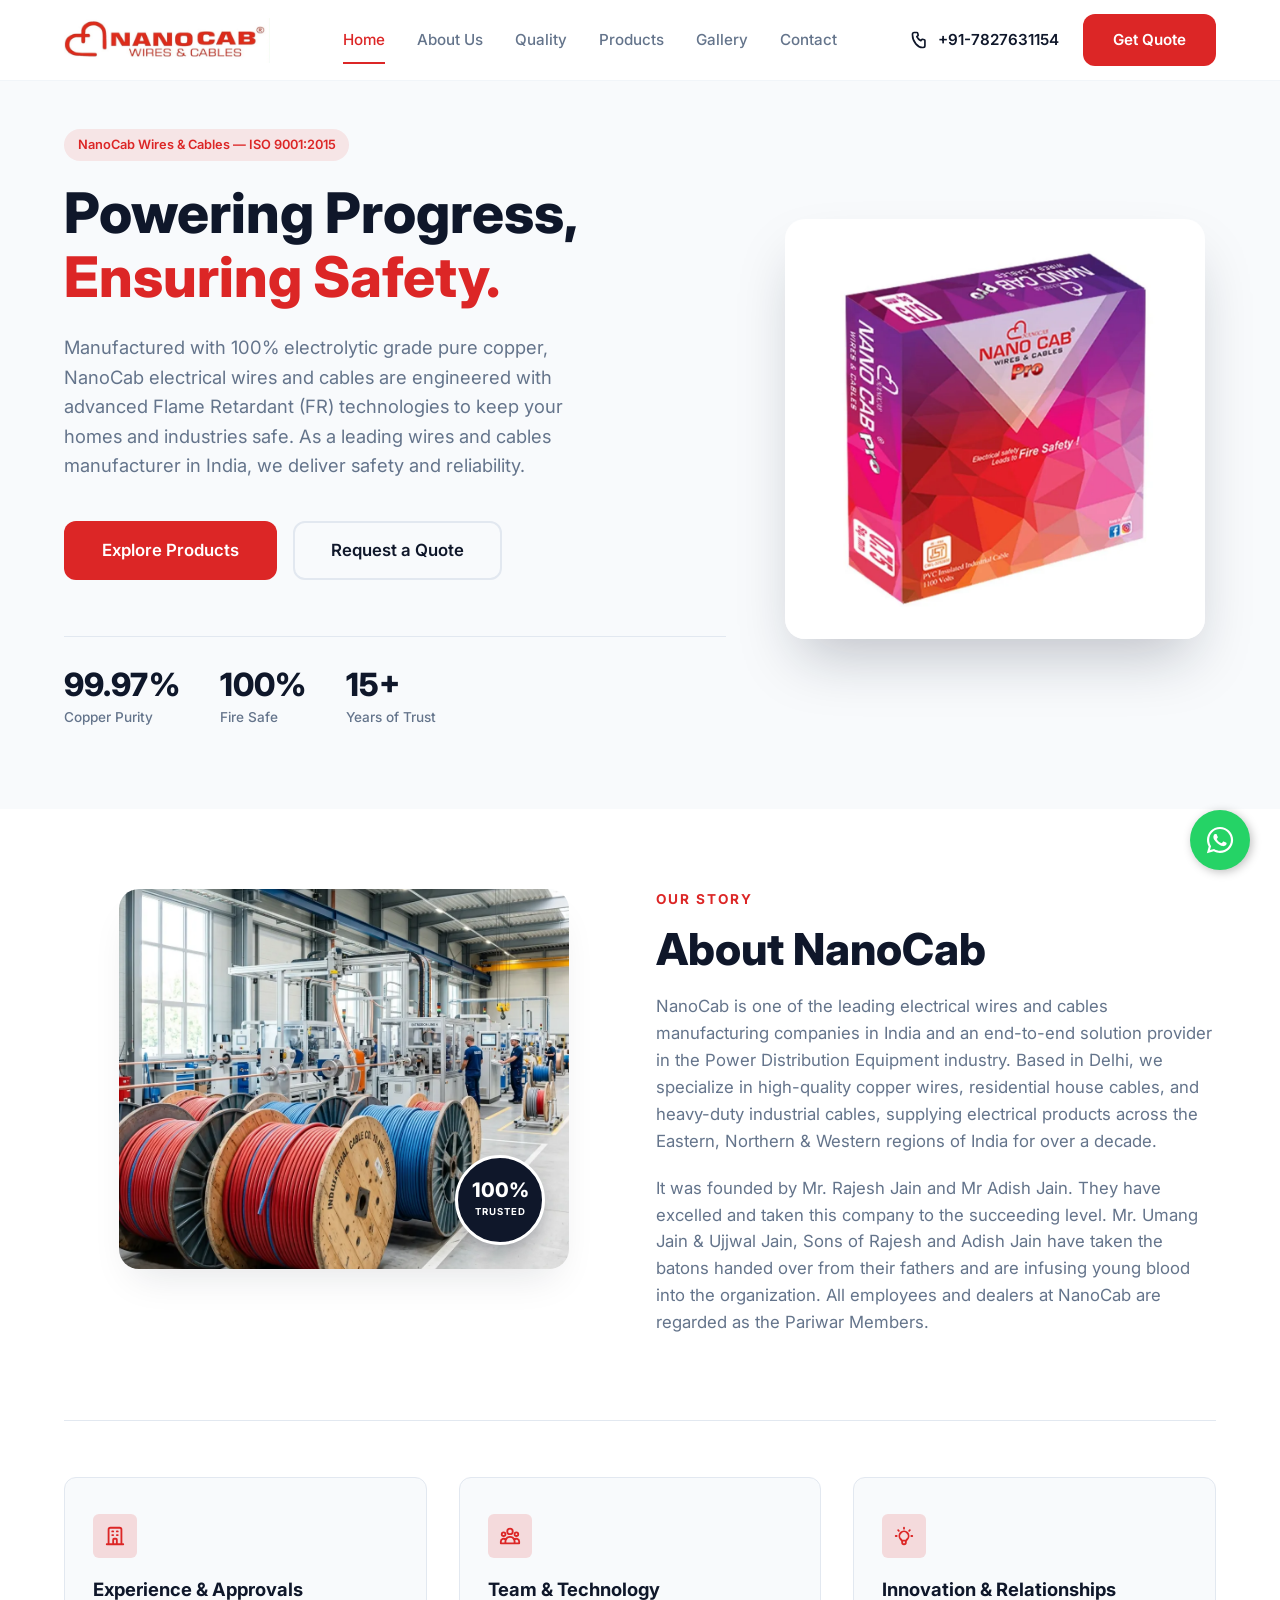
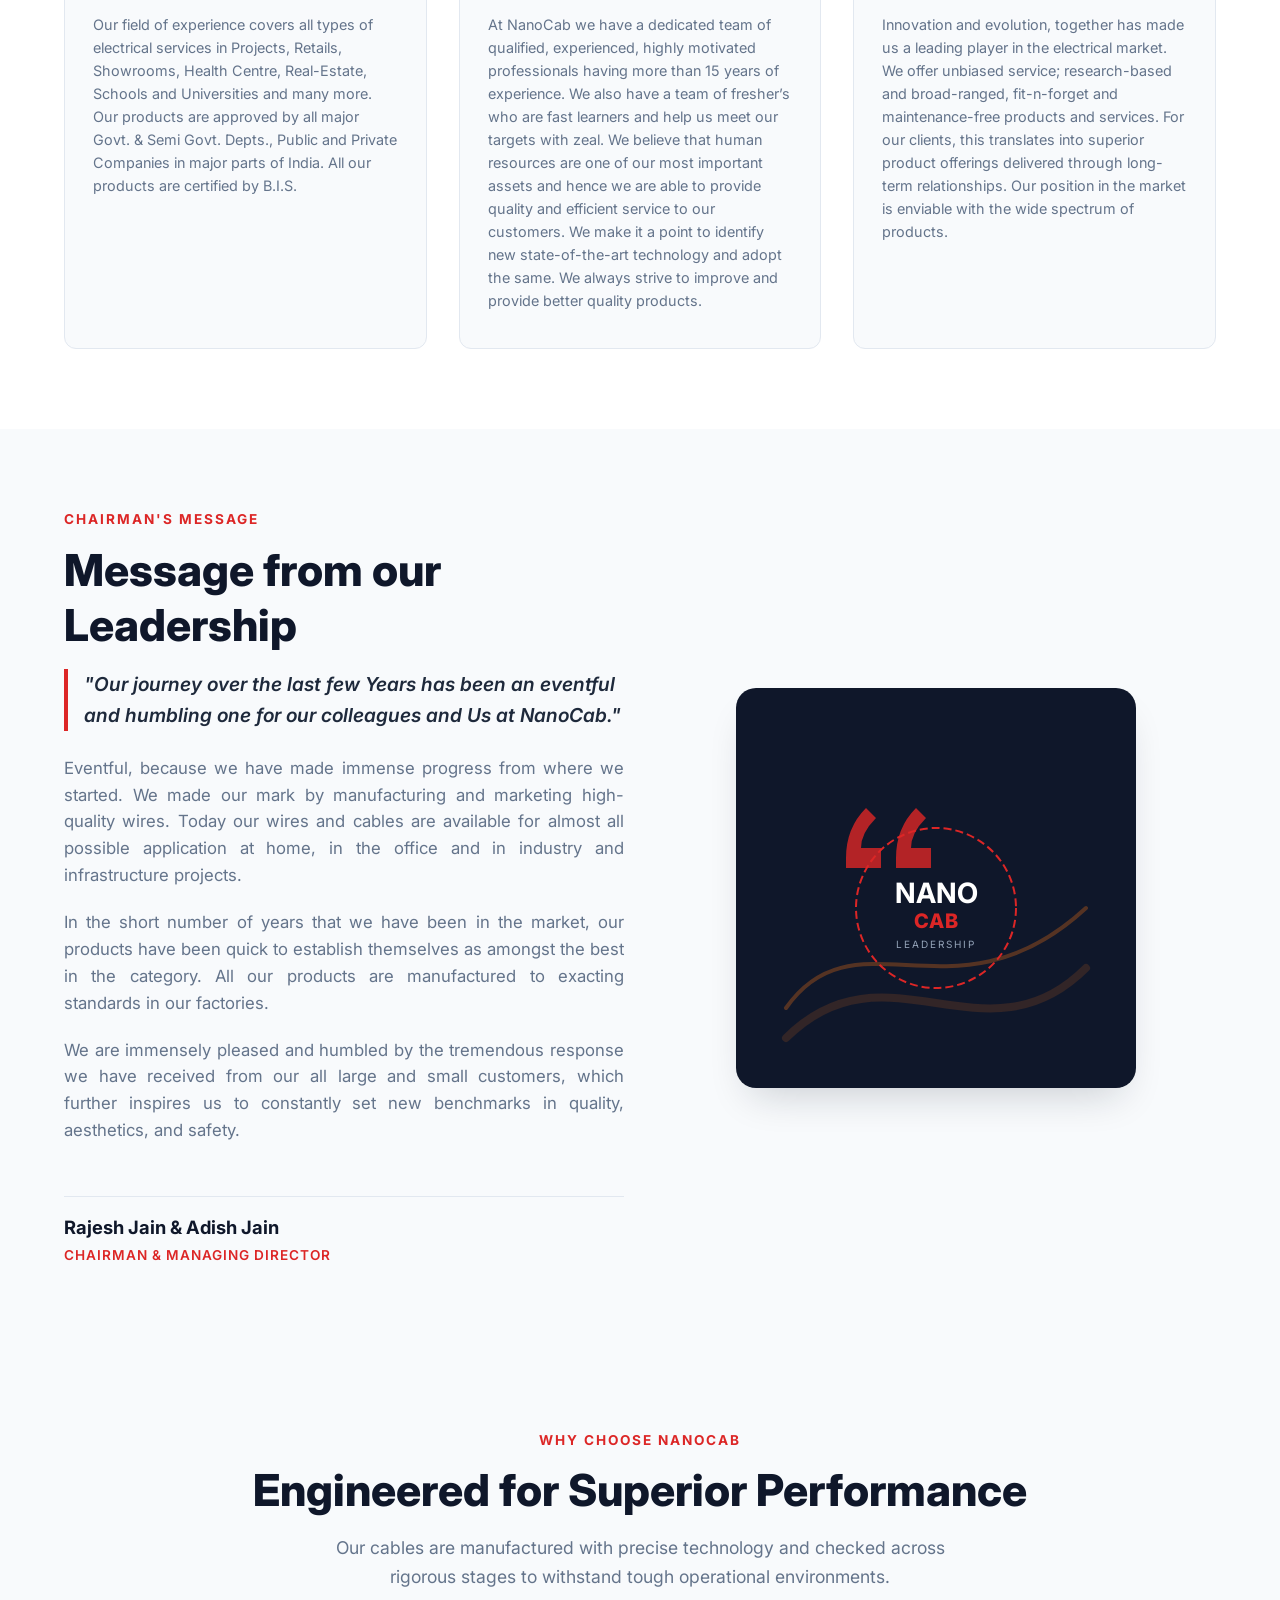
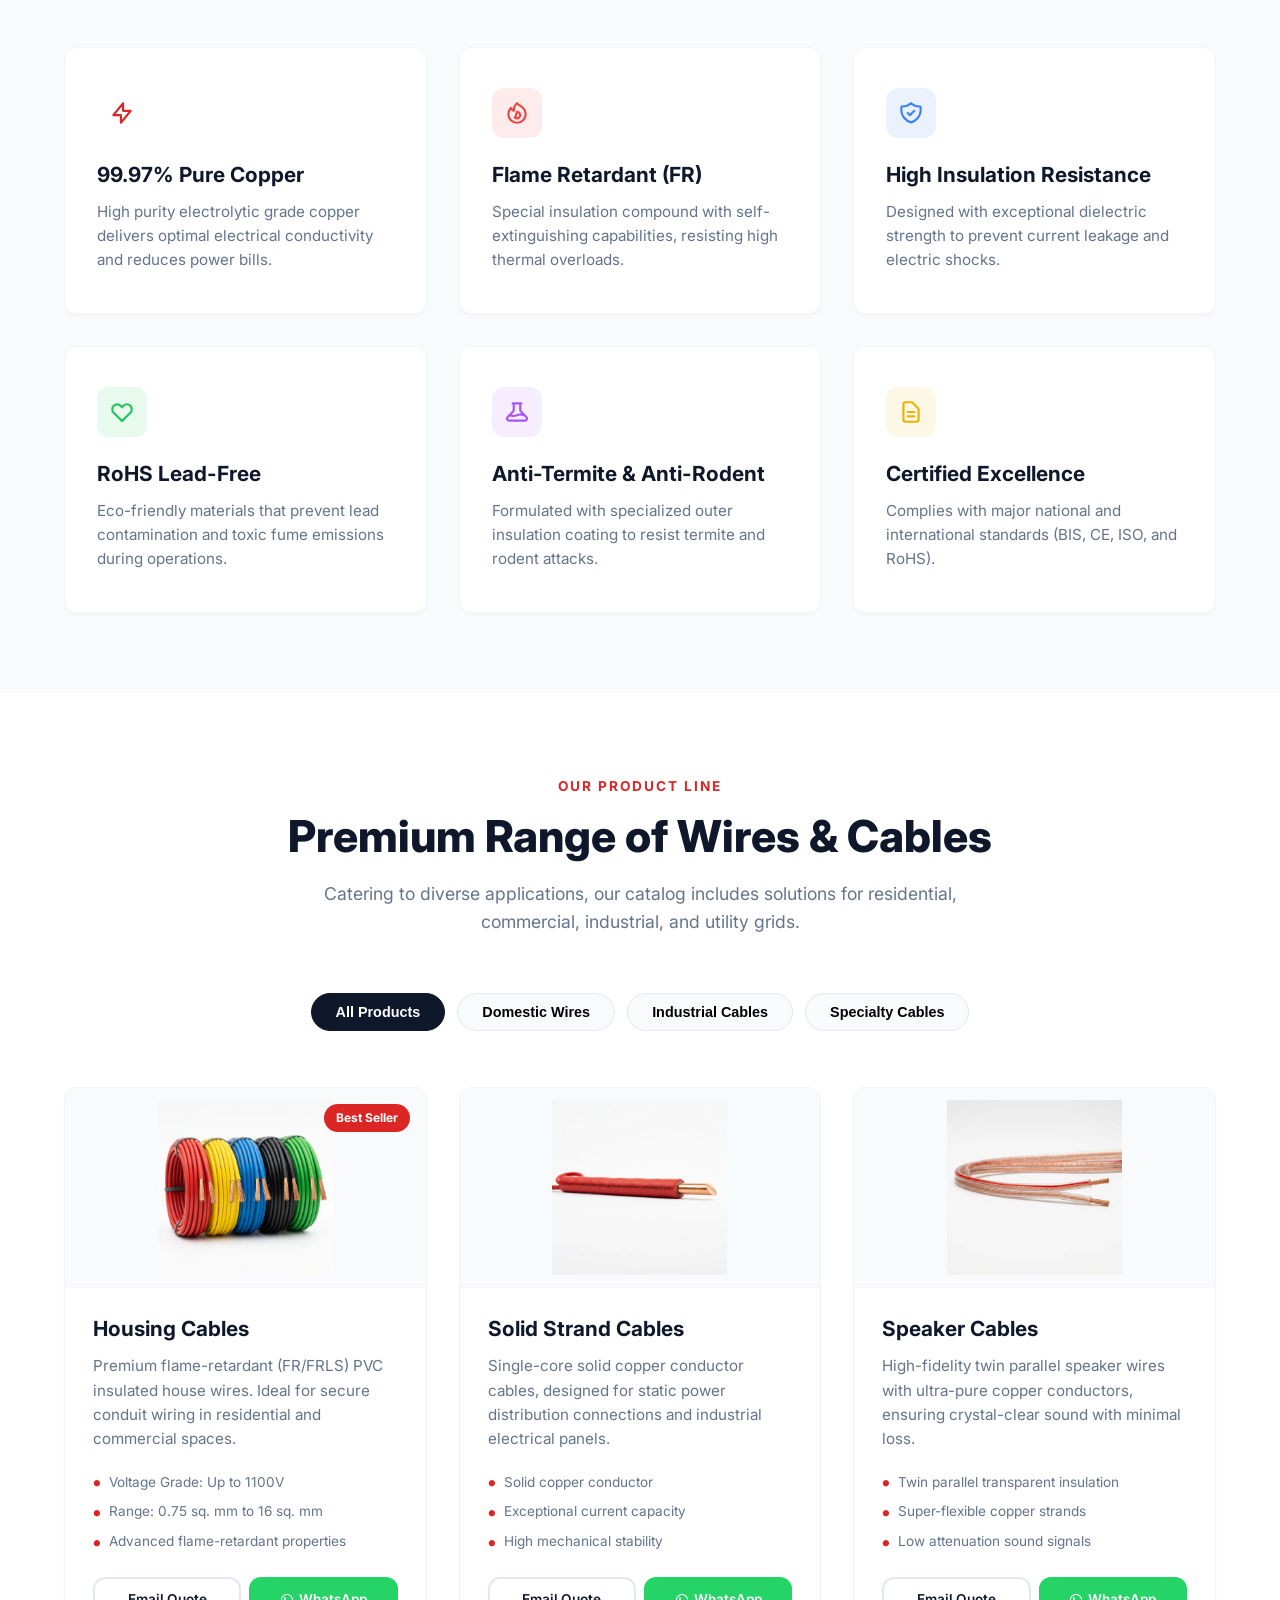
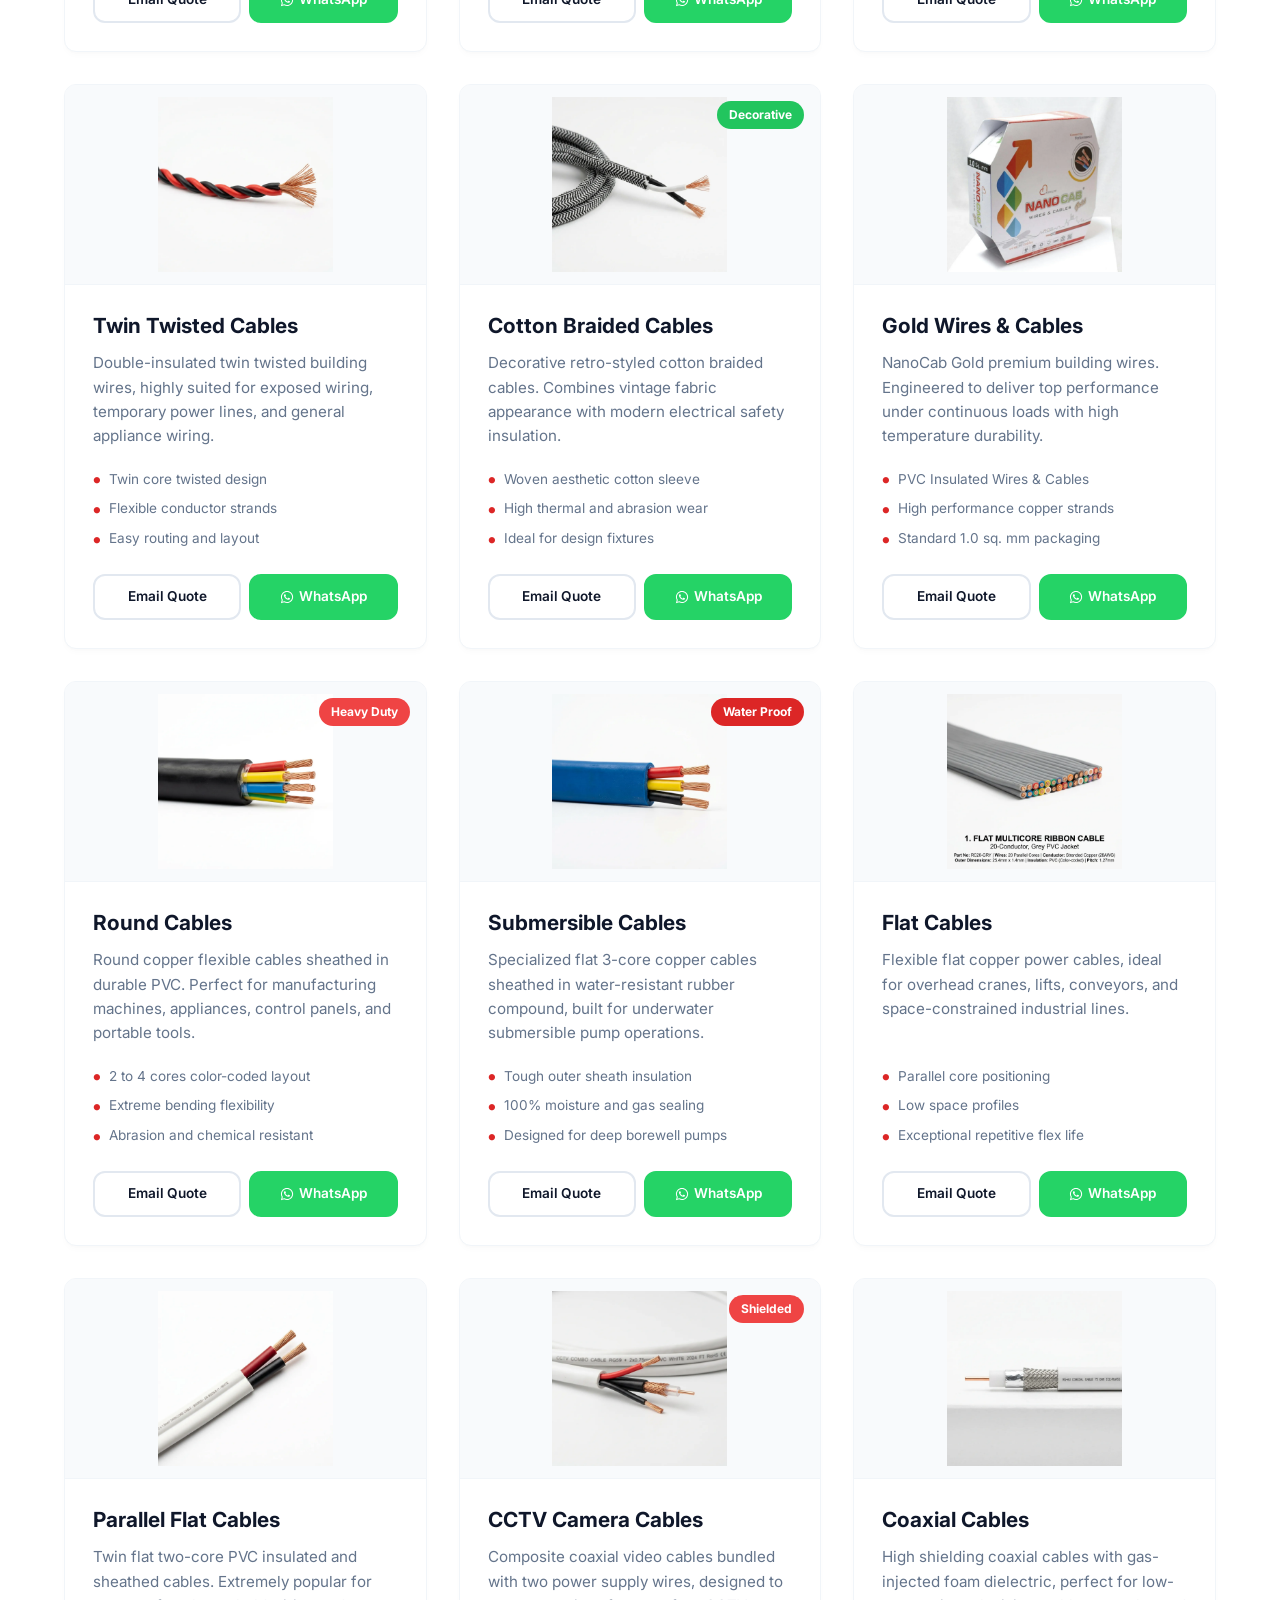
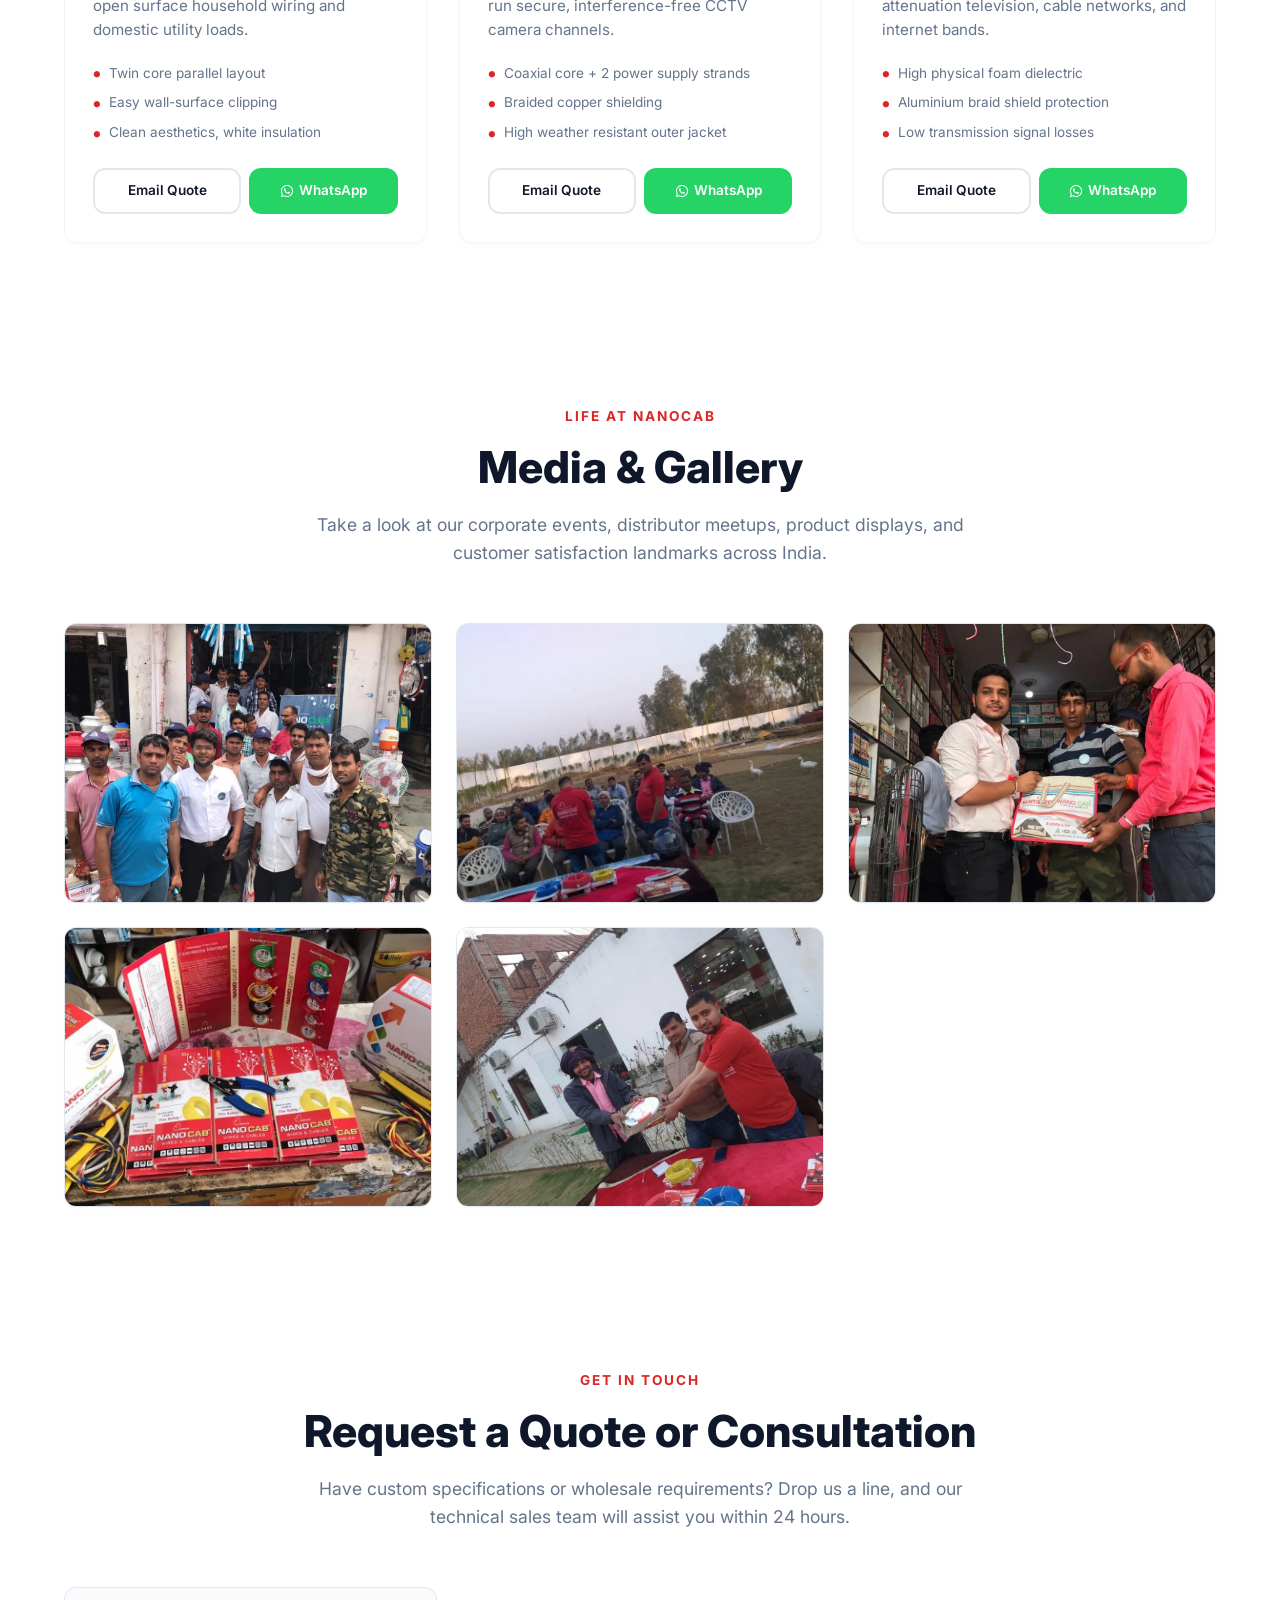
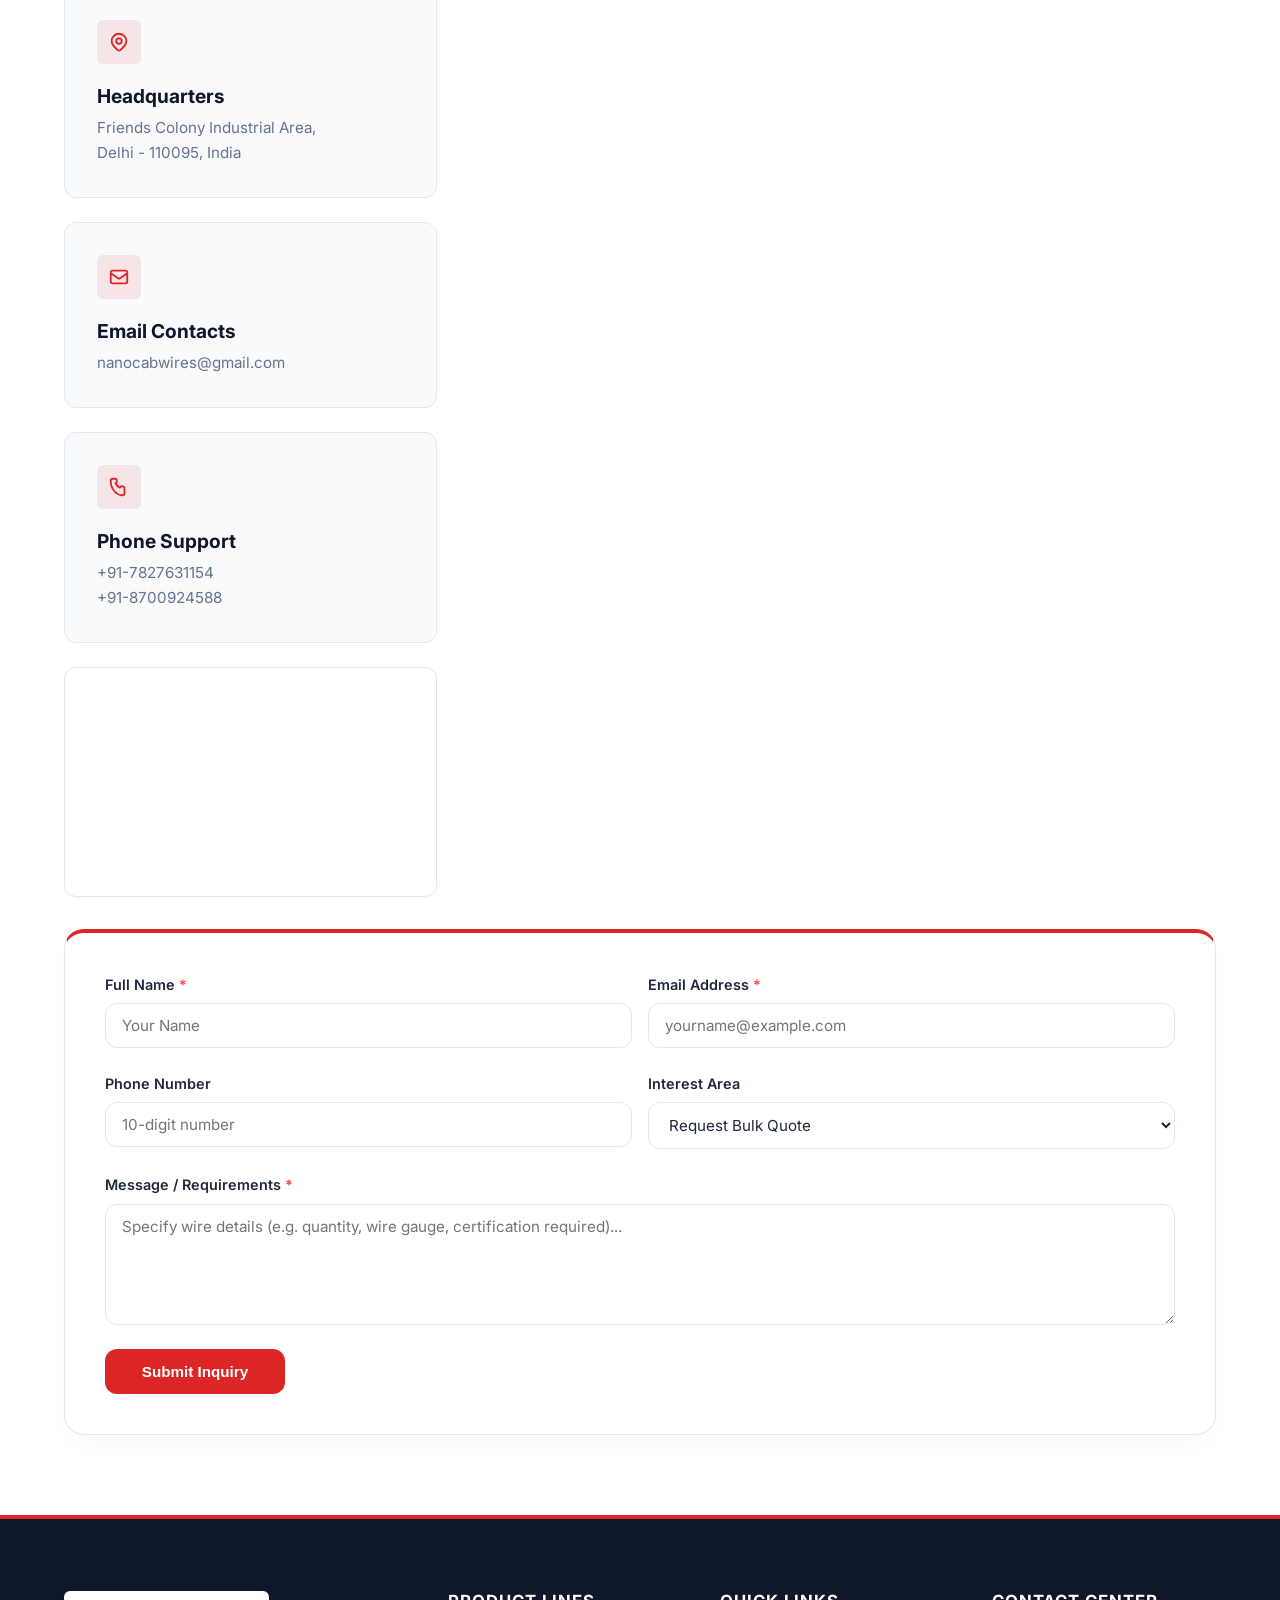
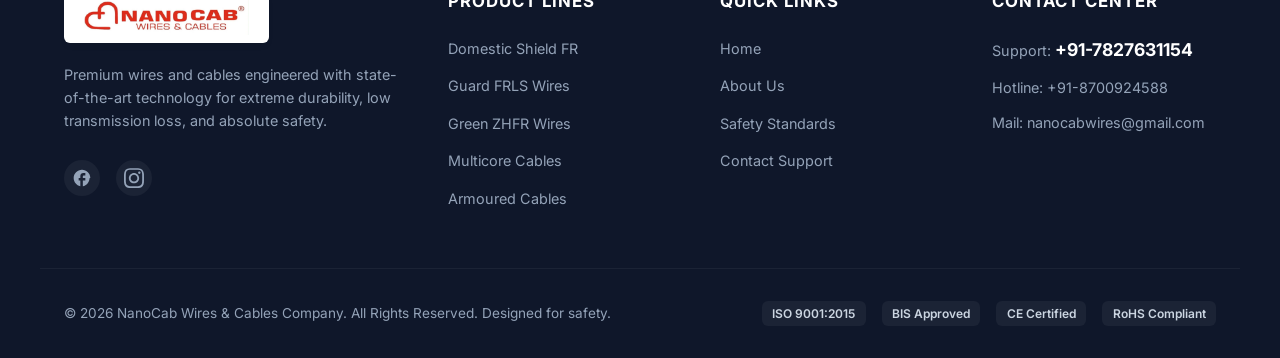
==== commit aeaab7da: "update seo" ====
--- a/index.html
+++ b/index.html
@@ -3,7 +3,340 @@
 <head>
     <meta charset="UTF-8">
     <meta name="viewport" content="width=device-width, initial-scale=1.0">
-    <title>Nano Cab | Premium Wires & Cables - Safety & Reliability</title>
+    <title>NanoCab | Electrical Wires & Cables in India</title>
+    <meta name="description" content="NanoCab offers premium electrical wires and cables for residential, commercial, and industrial applications. Explore our fire-safe, 100% pure copper wires and request a quote.">
+    <link rel="canonical" href="https://nanocab.co.in/">
+
+    <!-- Open Graph / Facebook -->
+    <meta property="og:type" content="website">
+    <meta property="og:url" content="https://nanocab.co.in/">
+    <meta property="og:title" content="NanoCab | Electrical Wires & Cables in India">
+    <meta property="og:description" content="NanoCab offers premium electrical wires and cables for residential, commercial, and industrial applications. Explore our fire-safe, 100% pure copper wires.">
+    <meta property="og:image" content="https://nanocab.co.in/assets/logo.webp">
+
+    <!-- Twitter / X -->
+    <meta property="twitter:card" content="summary_large_image">
+    <meta property="twitter:url" content="https://nanocab.co.in/">
+    <meta property="twitter:title" content="NanoCab | Electrical Wires & Cables in India">
+    <meta property="twitter:description" content="NanoCab offers premium electrical wires and cables for residential, commercial, and industrial applications. Explore our fire-safe, 100% pure copper wires.">
+    <meta property="twitter:image" content="https://nanocab.co.in/assets/logo.webp">
+
+    <!-- Structured Data (JSON-LD) -->
+    <script type="application/ld+json">
+    [
+      {
+        "@context": "https://schema.org",
+        "@type": "Organization",
+        "@id": "https://nanocab.co.in/#organization",
+        "name": "NanoCab",
+        "url": "https://nanocab.co.in/",
+        "logo": "https://nanocab.co.in/assets/logo.webp",
+        "contactPoint": [
+          {
+            "@type": "ContactPoint",
+            "telephone": "+91-7827631154",
+            "contactType": "sales",
+            "areaServed": "IN",
+            "availableLanguage": ["en", "hi"]
+          },
+          {
+            "@type": "ContactPoint",
+            "telephone": "+91-8700924588",
+            "contactType": "customer service",
+            "areaServed": "IN",
+            "availableLanguage": ["en", "hi"]
+          }
+        ],
+        "address": {
+          "@type": "PostalAddress",
+          "streetAddress": "Friends Colony Industrial Area",
+          "addressLocality": "Shahdara",
+          "addressRegion": "Delhi",
+          "postalCode": "110095",
+          "addressCountry": "IN"
+        },
+        "sameAs": [
+          "https://www.facebook.com/share/19JWuKmRMt/?mibextid=wwXIfr",
+          "https://www.instagram.com/nanocabwires?igsi=YWxub3c2M3Y2ZGFp&utm_source=qr"
+        ]
+      },
+      {
+        "@context": "https://schema.org",
+        "@type": "WebSite",
+        "@id": "https://nanocab.co.in/#website",
+        "url": "https://nanocab.co.in/",
+        "name": "NanoCab Wires & Cables",
+        "publisher": {
+          "@id": "https://nanocab.co.in/#organization"
+        }
+      },
+      {
+        "@context": "https://schema.org",
+        "@type": "Product",
+        "name": "NanoCab Housing Cables",
+        "image": "https://nanocab.co.in/assets/gallery/housing_wire_coils.webp",
+        "description": "Premium flame-retardant (FR/FRLS) PVC insulated house wires. Ideal for secure conduit wiring in residential and commercial spaces.",
+        "brand": {
+          "@type": "Brand",
+          "name": "NanoCab"
+        },
+        "offers": {
+          "@type": "Offer",
+          "url": "https://nanocab.co.in/#products",
+          "priceCurrency": "INR",
+          "availability": "https://schema.org/InStock",
+          "price": "0",
+          "priceSpecification": {
+            "@type": "PriceSpecification",
+            "description": "Price on inquiry"
+          }
+        }
+      },
+      {
+        "@context": "https://schema.org",
+        "@type": "Product",
+        "name": "NanoCab Solid Strand Cables",
+        "image": "https://nanocab.co.in/assets/gallery/solid_strand_wire.webp",
+        "description": "Single-core solid copper conductor cables, designed for static power distribution connections and industrial electrical panels.",
+        "brand": {
+          "@type": "Brand",
+          "name": "NanoCab"
+        },
+        "offers": {
+          "@type": "Offer",
+          "url": "https://nanocab.co.in/#products",
+          "priceCurrency": "INR",
+          "availability": "https://schema.org/InStock",
+          "price": "0",
+          "priceSpecification": {
+            "@type": "PriceSpecification",
+            "description": "Price on inquiry"
+          }
+        }
+      },
+      {
+        "@context": "https://schema.org",
+        "@type": "Product",
+        "name": "NanoCab Speaker Cables",
+        "image": "https://nanocab.co.in/assets/gallery/speaker_cable.webp",
+        "description": "High-fidelity twin parallel speaker wires with ultra-pure copper conductors, ensuring crystal-clear sound with minimal loss.",
+        "brand": {
+          "@type": "Brand",
+          "name": "NanoCab"
+        },
+        "offers": {
+          "@type": "Offer",
+          "url": "https://nanocab.co.in/#products",
+          "priceCurrency": "INR",
+          "availability": "https://schema.org/InStock",
+          "price": "0",
+          "priceSpecification": {
+            "@type": "PriceSpecification",
+            "description": "Price on inquiry"
+          }
+        }
+      },
+      {
+        "@context": "https://schema.org",
+        "@type": "Product",
+        "name": "NanoCab Twin Twisted Cables",
+        "image": "https://nanocab.co.in/assets/gallery/twin_twisted_cable.webp",
+        "description": "Double-insulated twin twisted building wires, highly suited for exposed wiring, temporary power lines, and general appliance wiring.",
+        "brand": {
+          "@type": "Brand",
+          "name": "NanoCab"
+        },
+        "offers": {
+          "@type": "Offer",
+          "url": "https://nanocab.co.in/#products",
+          "priceCurrency": "INR",
+          "availability": "https://schema.org/InStock",
+          "price": "0",
+          "priceSpecification": {
+            "@type": "PriceSpecification",
+            "description": "Price on inquiry"
+          }
+        }
+      },
+      {
+        "@context": "https://schema.org",
+        "@type": "Product",
+        "name": "NanoCab Cotton Braided Cables",
+        "image": "https://nanocab.co.in/assets/gallery/cotton_braided_cable.webp",
+        "description": "Decorative retro-styled cotton braided cables. Combines vintage fabric appearance with modern electrical safety insulation.",
+        "brand": {
+          "@type": "Brand",
+          "name": "NanoCab"
+        },
+        "offers": {
+          "@type": "Offer",
+          "url": "https://nanocab.co.in/#products",
+          "priceCurrency": "INR",
+          "availability": "https://schema.org/InStock",
+          "price": "0",
+          "priceSpecification": {
+            "@type": "PriceSpecification",
+            "description": "Price on inquiry"
+          }
+        }
+      },
+      {
+        "@context": "https://schema.org",
+        "@type": "Product",
+        "name": "NanoCab Gold Wires & Cables",
+        "image": "https://nanocab.co.in/assets/gallery/product_box_gold.webp",
+        "description": "NanoCab Gold premium building wires. Engineered to deliver top performance under continuous loads with high temperature durability.",
+        "brand": {
+          "@type": "Brand",
+          "name": "NanoCab"
+        },
+        "offers": {
+          "@type": "Offer",
+          "url": "https://nanocab.co.in/#products",
+          "priceCurrency": "INR",
+          "availability": "https://schema.org/InStock",
+          "price": "0",
+          "priceSpecification": {
+            "@type": "PriceSpecification",
+            "description": "Price on inquiry"
+          }
+        }
+      },
+      {
+        "@context": "https://schema.org",
+        "@type": "Product",
+        "name": "NanoCab Round Cables",
+        "image": "https://nanocab.co.in/assets/gallery/round_multicore_cable.webp",
+        "description": "Round copper flexible cables sheathed in durable PVC. Perfect for manufacturing machines, appliances, control panels, and portable tools.",
+        "brand": {
+          "@type": "Brand",
+          "name": "NanoCab"
+        },
+        "offers": {
+          "@type": "Offer",
+          "url": "https://nanocab.co.in/#products",
+          "priceCurrency": "INR",
+          "availability": "https://schema.org/InStock",
+          "price": "0",
+          "priceSpecification": {
+            "@type": "PriceSpecification",
+            "description": "Price on inquiry"
+          }
+        }
+      },
+      {
+        "@context": "https://schema.org",
+        "@type": "Product",
+        "name": "NanoCab Submersible Cables",
+        "image": "https://nanocab.co.in/assets/gallery/submersible_cable.webp",
+        "description": "Specialized flat 3-core copper cables sheathed in water-resistant rubber compound, built for underwater submersible pump operations.",
+        "brand": {
+          "@type": "Brand",
+          "name": "NanoCab"
+        },
+        "offers": {
+          "@type": "Offer",
+          "url": "https://nanocab.co.in/#products",
+          "priceCurrency": "INR",
+          "availability": "https://schema.org/InStock",
+          "price": "0",
+          "priceSpecification": {
+            "@type": "PriceSpecification",
+            "description": "Price on inquiry"
+          }
+        }
+      },
+      {
+        "@context": "https://schema.org",
+        "@type": "Product",
+        "name": "NanoCab Flat Cables",
+        "image": "https://nanocab.co.in/assets/gallery/flat_cable.webp",
+        "description": "Flexible flat copper power cables, ideal for overhead cranes, lifts, conveyors, and space-constrained industrial lines.",
+        "brand": {
+          "@type": "Brand",
+          "name": "NanoCab"
+        },
+        "offers": {
+          "@type": "Offer",
+          "url": "https://nanocab.co.in/#products",
+          "priceCurrency": "INR",
+          "availability": "https://schema.org/InStock",
+          "price": "0",
+          "priceSpecification": {
+            "@type": "PriceSpecification",
+            "description": "Price on inquiry"
+          }
+        }
+      },
+      {
+        "@context": "https://schema.org",
+        "@type": "Product",
+        "name": "NanoCab Parallel Flat Cables",
+        "image": "https://nanocab.co.in/assets/gallery/parallel_flat_cable.webp",
+        "description": "Twin flat two-core PVC insulated and sheathed cables. Extremely popular for open surface household wiring and domestic utility loads.",
+        "brand": {
+          "@type": "Brand",
+          "name": "NanoCab"
+        },
+        "offers": {
+          "@type": "Offer",
+          "url": "https://nanocab.co.in/#products",
+          "priceCurrency": "INR",
+          "availability": "https://schema.org/InStock",
+          "price": "0",
+          "priceSpecification": {
+            "@type": "PriceSpecification",
+            "description": "Price on inquiry"
+          }
+        }
+      },
+      {
+        "@context": "https://schema.org",
+        "@type": "Product",
+        "name": "NanoCab CCTV Camera Cables",
+        "image": "https://nanocab.co.in/assets/gallery/cctv_cable.webp",
+        "description": "Composite coaxial video cables bundled with two power supply wires, designed to run secure, interference-free CCTV camera channels.",
+        "brand": {
+          "@type": "Brand",
+          "name": "NanoCab"
+        },
+        "offers": {
+          "@type": "Offer",
+          "url": "https://nanocab.co.in/#products",
+          "priceCurrency": "INR",
+          "availability": "https://schema.org/InStock",
+          "price": "0",
+          "priceSpecification": {
+            "@type": "PriceSpecification",
+            "description": "Price on inquiry"
+          }
+        }
+      },
+      {
+        "@context": "https://schema.org",
+        "@type": "Product",
+        "name": "NanoCab Coaxial Cables",
+        "image": "https://nanocab.co.in/assets/gallery/coaxial_cable.webp",
+        "description": "High shielding coaxial cables with gas-injected foam dielectric, perfect for low-attenuation television, cable networks, and internet bands.",
+        "brand": {
+          "@type": "Brand",
+          "name": "NanoCab"
+        },
+        "offers": {
+          "@type": "Offer",
+          "url": "https://nanocab.co.in/#products",
+          "priceCurrency": "INR",
+          "availability": "https://schema.org/InStock",
+          "price": "0",
+          "priceSpecification": {
+            "@type": "PriceSpecification",
+            "description": "Price on inquiry"
+          }
+        }
+      }
+    ]
+    </script>
+
     <!-- Google Fonts -->
     <link rel="preconnect" href="https://fonts.googleapis.com">
     <link rel="preconnect" href="https://fonts.gstatic.com" crossorigin>
@@ -17,7 +350,7 @@
     <header class="site-header">
         <div class="container header-container">
             <a href="#" class="logo">
-                <img src="assets/logo.jpg" alt="Nano Cab Wires & Cables Logo" class="logo-img">
+                <img src="assets/logo.webp" alt="NanoCab Wires & Cables Logo" class="logo-img">
             </a>
             
             <nav class="nav-menu" id="navMenu">
@@ -49,9 +382,9 @@
     <section id="hero" class="hero-section">
         <div class="container hero-container">
             <div class="hero-content">
-                <span class="badge">ISO 9001:2015 Certified Company</span>
-                <h1>Powering Progress, <br><span class="highlight">Ensuring Safety.</span></h1>
-                <p class="hero-description">Manufactured with 100% electrolytic grade pure copper, Nano Cab wires and cables are engineered with advanced Flame Retardant (FR) technologies to keep your homes and industries safe.</p>
+                <span class="badge">NanoCab Wires & Cables — ISO 9001:2015</span>
+                <h1><span class="visually-hidden">NanoCab — Electrical Wires & Cables. </span>Powering Progress, <br><span class="highlight">Ensuring Safety.</span></h1>
+                <p class="hero-description">Manufactured with 100% electrolytic grade pure copper, NanoCab electrical wires and cables are engineered with advanced Flame Retardant (FR) technologies to keep your homes and industries safe. As a leading wires and cables manufacturer in India, we deliver safety and reliability.</p>
                 <div class="hero-buttons">
                     <a href="#products" class="btn btn-primary btn-large">Explore Products</a>
                     <a href="#contact" class="btn btn-outline btn-large">Request a Quote</a>
@@ -72,7 +405,7 @@
                 </div>
             </div>
             <div class="hero-visual">
-                <img src="assets/hero_box.jpg" alt="Nano Cab Wires & Cables Pro Box" class="hero-img-box">
+                <img src="assets/hero_box.webp" alt="NanoCab Wires & Cables Pro Box" class="hero-img-box" fetchpriority="high">
             </div>
         </div>
     </section>
@@ -82,7 +415,7 @@
         <div class="container">
             <div class="grid grid-2">
                 <div class="about-image-wrapper">
-                    <img src="assets/about_factory.jpg" alt="Nano Cab Wires Manufacturing Factory" class="about-img-factory">
+                    <img src="assets/about_factory.webp" alt="NanoCab Wires Manufacturing Factory" class="about-img-factory" loading="lazy">
                     <div class="trust-seal">
                         <div class="seal-inner">
                             <span class="seal-pct">100%</span>
@@ -93,7 +426,7 @@
                 <div class="about-text">
                     <span class="section-subtitle">Our Story</span>
                     <h2 class="section-title">About NanoCab</h2>
-                    <p class="paragraph">NanoCab is one of the leading Wire & Cables manufacturing companies in India and an end-to-end solution provider in the Power Distribution Equipment industry which based in Delhi, dealing in electrical products in the Eastern, Northern & Western parts of India for the last 10 years.</p>
+                    <p class="paragraph">NanoCab is one of the leading electrical wires and cables manufacturing companies in India and an end-to-end solution provider in the Power Distribution Equipment industry. Based in Delhi, we specialize in high-quality copper wires, residential house cables, and heavy-duty industrial cables, supplying electrical products across the Eastern, Northern & Western regions of India for over a decade.</p>
                     <p class="paragraph">It was founded by Mr. Rajesh Jain and Mr Adish Jain. They have excelled and taken this company to the succeeding level. Mr. Umang Jain & Ujjwal Jain, Sons of Rajesh and Adish Jain have taken the batons handed over from their fathers and are infusing young blood into the organization. All employees and dealers at NanoCab are regarded as the Pariwar Members.</p>
                 </div>
             </div>
@@ -167,7 +500,7 @@
     <section id="features" class="features-section">
         <div class="container">
             <div class="section-header text-center">
-                <span class="section-subtitle">Why Choose Nano Cab</span>
+                <span class="section-subtitle">Why Choose NanoCab</span>
                 <h2 class="section-title">Engineered for Superior Performance</h2>
                 <p class="section-description">Our cables are manufactured with precise technology and checked across rigorous stages to withstand tough operational environments.</p>
             </div>
@@ -248,7 +581,7 @@
                 <!-- Domestic 1: Housing Cables -->
                 <div class="product-card" data-category="domestic">
                     <div class="product-image">
-                        <img src="assets/gallery/housing_wire_coils.jpg" alt="Nano Cab Housing Cables" class="prod-img">
+                        <img src="assets/gallery/housing_wire_coils.webp" alt="NanoCab Housing Cables" class="prod-img" loading="lazy">
                         <span class="product-badge">Best Seller</span>
                     </div>
                     <div class="product-info">
@@ -266,7 +599,7 @@
                 <!-- Domestic 2: Solid Strand Cables -->
                 <div class="product-card" data-category="domestic">
                     <div class="product-image">
-                        <img src="assets/gallery/solid_strand_wire.jpg" alt="Nano Cab Solid Strand Cables" class="prod-img">
+                        <img src="assets/gallery/solid_strand_wire.webp" alt="NanoCab Solid Strand Cables" class="prod-img" loading="lazy">
                     </div>
                     <div class="product-info">
                         <h3>Solid Strand Cables</h3>
@@ -283,7 +616,7 @@
                 <!-- Domestic 3: Speaker Cables -->
                 <div class="product-card" data-category="domestic">
                     <div class="product-image">
-                        <img src="assets/gallery/speaker_cable.jpg" alt="Nano Cab Speaker Cables" class="prod-img">
+                        <img src="assets/gallery/speaker_cable.webp" alt="NanoCab Speaker Cables" class="prod-img" loading="lazy">
                     </div>
                     <div class="product-info">
                         <h3>Speaker Cables</h3>
@@ -300,7 +633,7 @@
                 <!-- Domestic 4: Twin Twisted Cables -->
                 <div class="product-card" data-category="domestic">
                     <div class="product-image">
-                        <img src="assets/gallery/twin_twisted_cable.jpg" alt="Nano Cab Twin Twisted Cables" class="prod-img">
+                        <img src="assets/gallery/twin_twisted_cable.webp" alt="NanoCab Twin Twisted Cables" class="prod-img" loading="lazy">
                     </div>
                     <div class="product-info">
                         <h3>Twin Twisted Cables</h3>
@@ -317,7 +650,7 @@
                 <!-- Domestic 5: Cotton Cables -->
                 <div class="product-card" data-category="domestic">
                     <div class="product-image">
-                        <img src="assets/gallery/cotton_braided_cable.jpg" alt="Nano Cab Cotton Braided Cables" class="prod-img">
+                        <img src="assets/gallery/cotton_braided_cable.webp" alt="NanoCab Cotton Braided Cables" class="prod-img" loading="lazy">
                         <span class="product-badge green">Decorative</span>
                     </div>
                     <div class="product-info">
@@ -335,24 +668,24 @@
                 <!-- Domestic 6: Gold Wires & Cables -->
                 <div class="product-card" data-category="domestic">
                     <div class="product-image">
-                        <img src="assets/gallery/product_box_gold.jpg" alt="Nano Cab Gold Wires & Cables" class="prod-img">
+                        <img src="assets/gallery/product_box_gold.webp" alt="NanoCab Gold Wires & Cables" class="prod-img" loading="lazy">
                     </div>
                     <div class="product-info">
                         <h3>Gold Wires & Cables</h3>
-                        <p class="product-desc">Nano Cab Gold premium building wires. Engineered to deliver top performance under continuous loads with high temperature durability.</p>
+                        <p class="product-desc">NanoCab Gold premium building wires. Engineered to deliver top performance under continuous loads with high temperature durability.</p>
                         <ul class="product-features">
                             <li>PVC Insulated Wires & Cables</li>
                             <li>High performance copper strands</li>
                             <li>Standard 1.0 sq. mm packaging</li>
                         </ul>
-                        <a href="#contact" class="btn btn-outline btn-full btn-inquiry" data-product="Nano Cab Gold Wires & Cables">Send Inquiry</a>
+                        <a href="#contact" class="btn btn-outline btn-full btn-inquiry" data-product="NanoCab Gold Wires & Cables">Send Inquiry</a>
                     </div>
                 </div>
 
                 <!-- Industrial 1: Round Cables -->
                 <div class="product-card" data-category="industrial">
                     <div class="product-image">
-                        <img src="assets/gallery/round_multicore_cable.jpg" alt="Nano Cab Round Cables" class="prod-img">
+                        <img src="assets/gallery/round_multicore_cable.webp" alt="NanoCab Round Cables" class="prod-img" loading="lazy">
                         <span class="product-badge red">Heavy Duty</span>
                     </div>
                     <div class="product-info">
@@ -370,7 +703,7 @@
                 <!-- Industrial 2: Submersible Cables -->
                 <div class="product-card" data-category="industrial">
                     <div class="product-image">
-                        <img src="assets/gallery/submersible_cable.jpg" alt="Nano Cab Submersible Cables" class="prod-img">
+                        <img src="assets/gallery/submersible_cable.webp" alt="NanoCab Submersible Cables" class="prod-img" loading="lazy">
                         <span class="product-badge">Water Proof</span>
                     </div>
                     <div class="product-info">
@@ -388,7 +721,7 @@
                 <!-- Industrial 3: Flat Cables -->
                 <div class="product-card" data-category="industrial">
                     <div class="product-image">
-                        <img src="assets/gallery/flat_cable.jpg" alt="Nano Cab Flat Cables" class="prod-img">
+                        <img src="assets/gallery/flat_cable.webp" alt="NanoCab Flat Cables" class="prod-img" loading="lazy">
                     </div>
                     <div class="product-info">
                         <h3>Flat Cables</h3>
@@ -405,7 +738,7 @@
                 <!-- Industrial 4: Parallel Flat Cables -->
                 <div class="product-card" data-category="industrial">
                     <div class="product-image">
-                        <img src="assets/gallery/parallel_flat_cable.jpg" alt="Nano Cab Parallel Flat Cables" class="prod-img">
+                        <img src="assets/gallery/parallel_flat_cable.webp" alt="NanoCab Parallel Flat Cables" class="prod-img" loading="lazy">
                     </div>
                     <div class="product-info">
                         <h3>Parallel Flat Cables</h3>
@@ -422,7 +755,7 @@
                 <!-- Specialty 1: CCTV Camera Cables -->
                 <div class="product-card" data-category="special">
                     <div class="product-image">
-                        <img src="assets/gallery/cctv_cable.jpg" alt="Nano Cab CCTV Camera Cables" class="prod-img">
+                        <img src="assets/gallery/cctv_cable.webp" alt="NanoCab CCTV Camera Cables" class="prod-img" loading="lazy">
                         <span class="product-badge red">Shielded</span>
                     </div>
                     <div class="product-info">
@@ -440,7 +773,7 @@
                 <!-- Specialty 2: Coaxial Cables -->
                 <div class="product-card" data-category="special">
                     <div class="product-image">
-                        <img src="assets/gallery/coaxial_cable.jpg" alt="Nano Cab Coaxial Cables" class="prod-img">
+                        <img src="assets/gallery/coaxial_cable.webp" alt="NanoCab Coaxial Cables" class="prod-img" loading="lazy">
                     </div>
                     <div class="product-info">
                         <h3>Coaxial Cables</h3>
@@ -469,35 +802,35 @@
 
             <div class="gallery-grid">
                 <div class="gallery-item">
-                    <img src="assets/gallery/gallery_1.jpg" alt="NanoCab Team Meetup" loading="lazy">
+                    <img src="assets/gallery/gallery_1.webp" alt="NanoCab Team Meetup" loading="lazy">
                     <div class="gallery-overlay">
                         <h4>NanoCab Team Meetup</h4>
                         <p>Dedicated staff and distributors posing proudly outside a retail branch</p>
                     </div>
                 </div>
                 <div class="gallery-item">
-                    <img src="assets/gallery/gallery_2.jpg" alt="Dealer & Partners Meet" loading="lazy">
+                    <img src="assets/gallery/gallery_2.webp" alt="Dealer & Partners Meet" loading="lazy">
                     <div class="gallery-overlay">
                         <h4>Dealer & Partners Meet</h4>
                         <p>Outdoor corporate gathering celebrating dealer growth and mutual trust</p>
                     </div>
                 </div>
                 <div class="gallery-item">
-                    <img src="assets/gallery/gallery_3.jpg" alt="Partnership Awards" loading="lazy">
+                    <img src="assets/gallery/gallery_3.webp" alt="Partnership Awards" loading="lazy">
                     <div class="gallery-overlay">
                         <h4>Partnership Awards</h4>
                         <p>Prominent distributor presentation ceremonies and recognitions</p>
                     </div>
                 </div>
                 <div class="gallery-item">
-                    <img src="assets/gallery/gallery_4.jpg" alt="Product Display Boards" loading="lazy">
+                    <img src="assets/gallery/gallery_4.webp" alt="Product Display Boards" loading="lazy">
                     <div class="gallery-overlay">
                         <h4>Product Display Boards</h4>
                         <p>Detailed wire cross-sections showing copper gauges and insulation safety profiles</p>
                     </div>
                 </div>
                 <div class="gallery-item">
-                    <img src="assets/gallery/gallery_5.jpg" alt="Retail Partner Support" loading="lazy">
+                    <img src="assets/gallery/gallery_5.webp" alt="Retail Partner Support" loading="lazy">
                     <div class="gallery-overlay">
                         <h4>Retail Partner Support</h4>
                         <p>Delivering promotional sample kits and boxes to premium distributors</p>
@@ -595,7 +928,7 @@
                             <div class="alert-icon">✓</div>
                             <div>
                                 <h4>Inquiry Sent Successfully!</h4>
-                                <p>Thank you for contacting Nano Cab. Our sales engineering team will reach out to you within 24 hours.</p>
+                                <p>Thank you for contacting NanoCab. Our sales engineering team will reach out to you within 24 hours.</p>
                             </div>
                         </div>
                     </form>
@@ -609,7 +942,7 @@
         <div class="container footer-container">
             <div class="footer-brand">
                 <a href="#" class="logo footer-logo-container">
-                    <img src="assets/logo.jpg" alt="Nano Cab Wires & Cables Logo" class="logo-img footer-logo">
+                    <img src="assets/logo.webp" alt="NanoCab Wires & Cables Logo" class="logo-img footer-logo" loading="lazy">
                 </a>
                 <p class="footer-desc">Premium wires and cables engineered with state-of-the-art technology for extreme durability, low transmission loss, and absolute safety.</p>
                 <div class="footer-socials">
@@ -652,7 +985,7 @@
         </div>
 
         <div class="container footer-bottom">
-            <p>&copy; 2026 Nano Cab Wires & Cables Company. All Rights Reserved. Designed for safety.</p>
+            <p>&copy; 2026 NanoCab Wires & Cables Company. All Rights Reserved. Designed for safety.</p>
             <div class="footer-certificates">
                 <span>ISO 9001:2015</span>
                 <span>BIS Approved</span>
--- a/style.css
+++ b/style.css
@@ -1583,3 +1583,16 @@
     height: 30px;
     fill: currentColor;
 }
+
+/* SEO Utilities */
+.visually-hidden {
+    position: absolute;
+    width: 1px;
+    height: 1px;
+    padding: 0;
+    margin: -1px;
+    overflow: hidden;
+    clip: rect(0, 0, 0, 0);
+    white-space: nowrap;
+    border: 0;
+}
